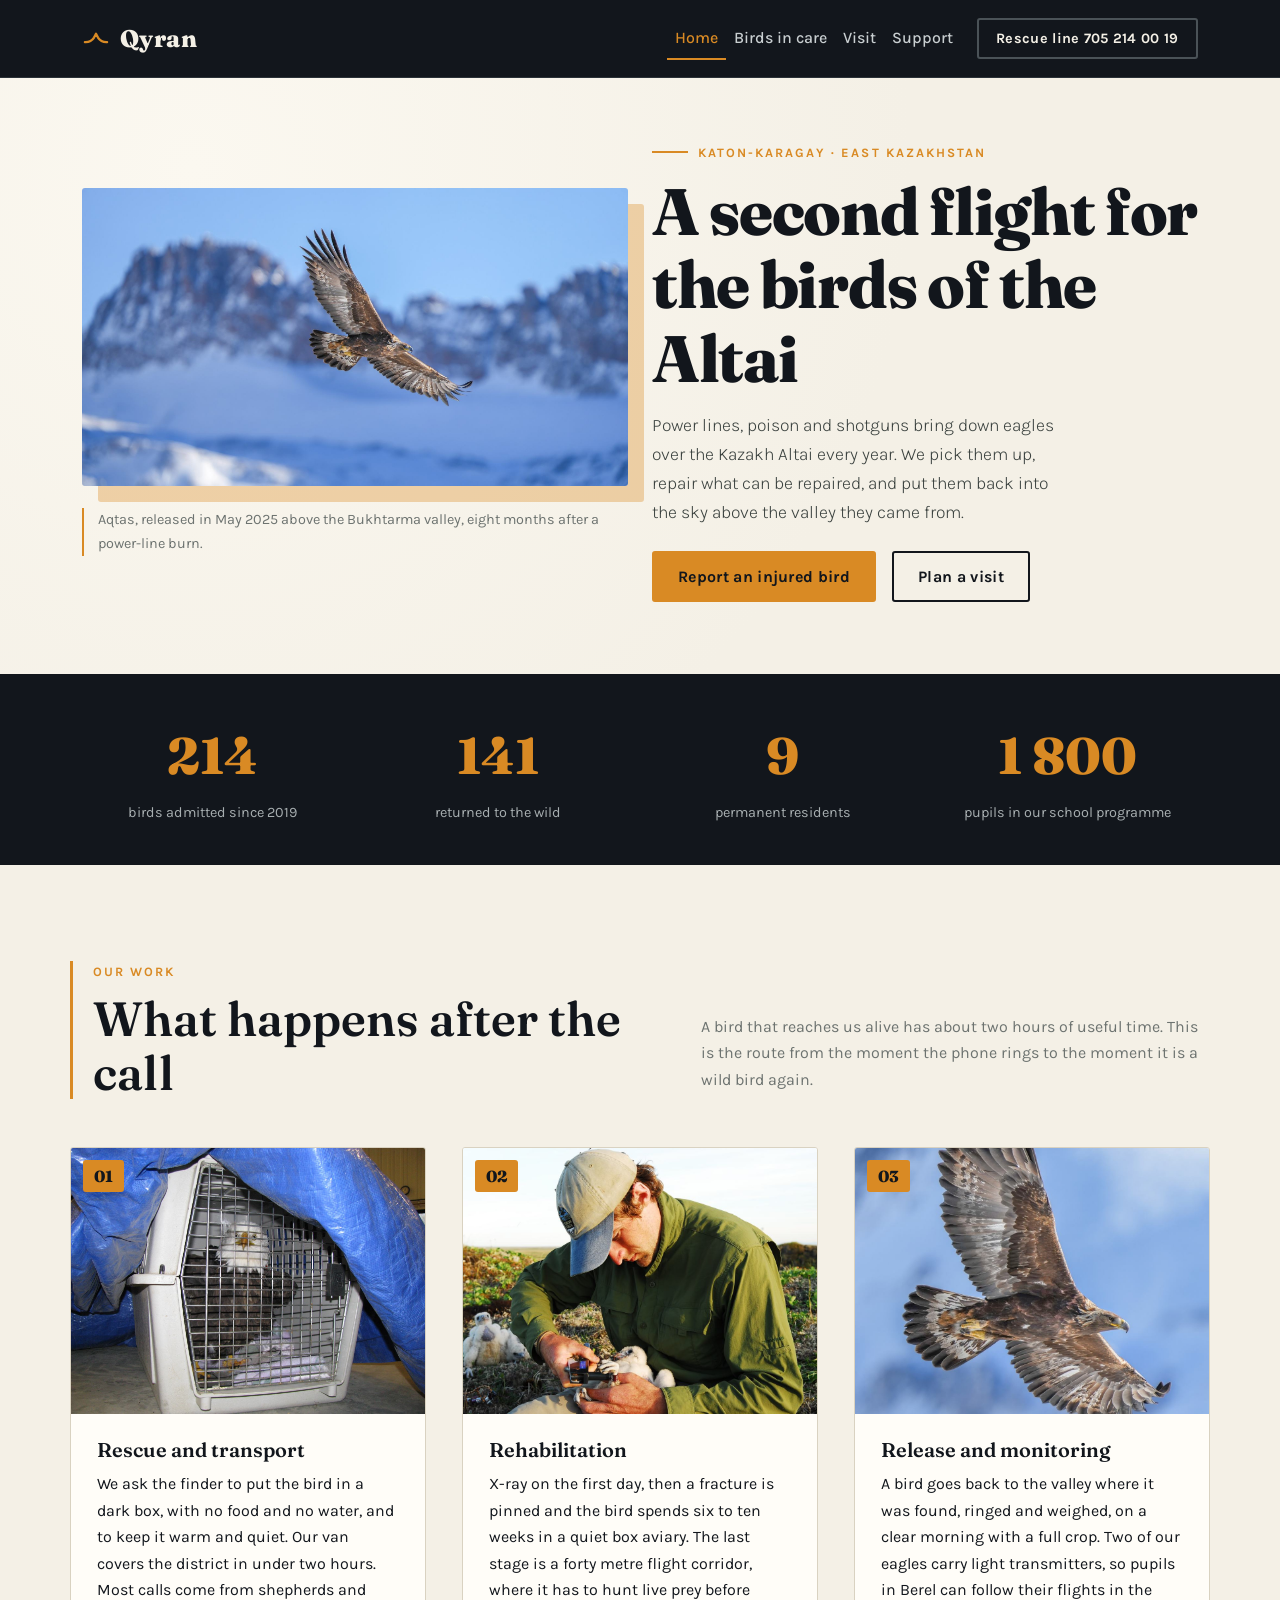
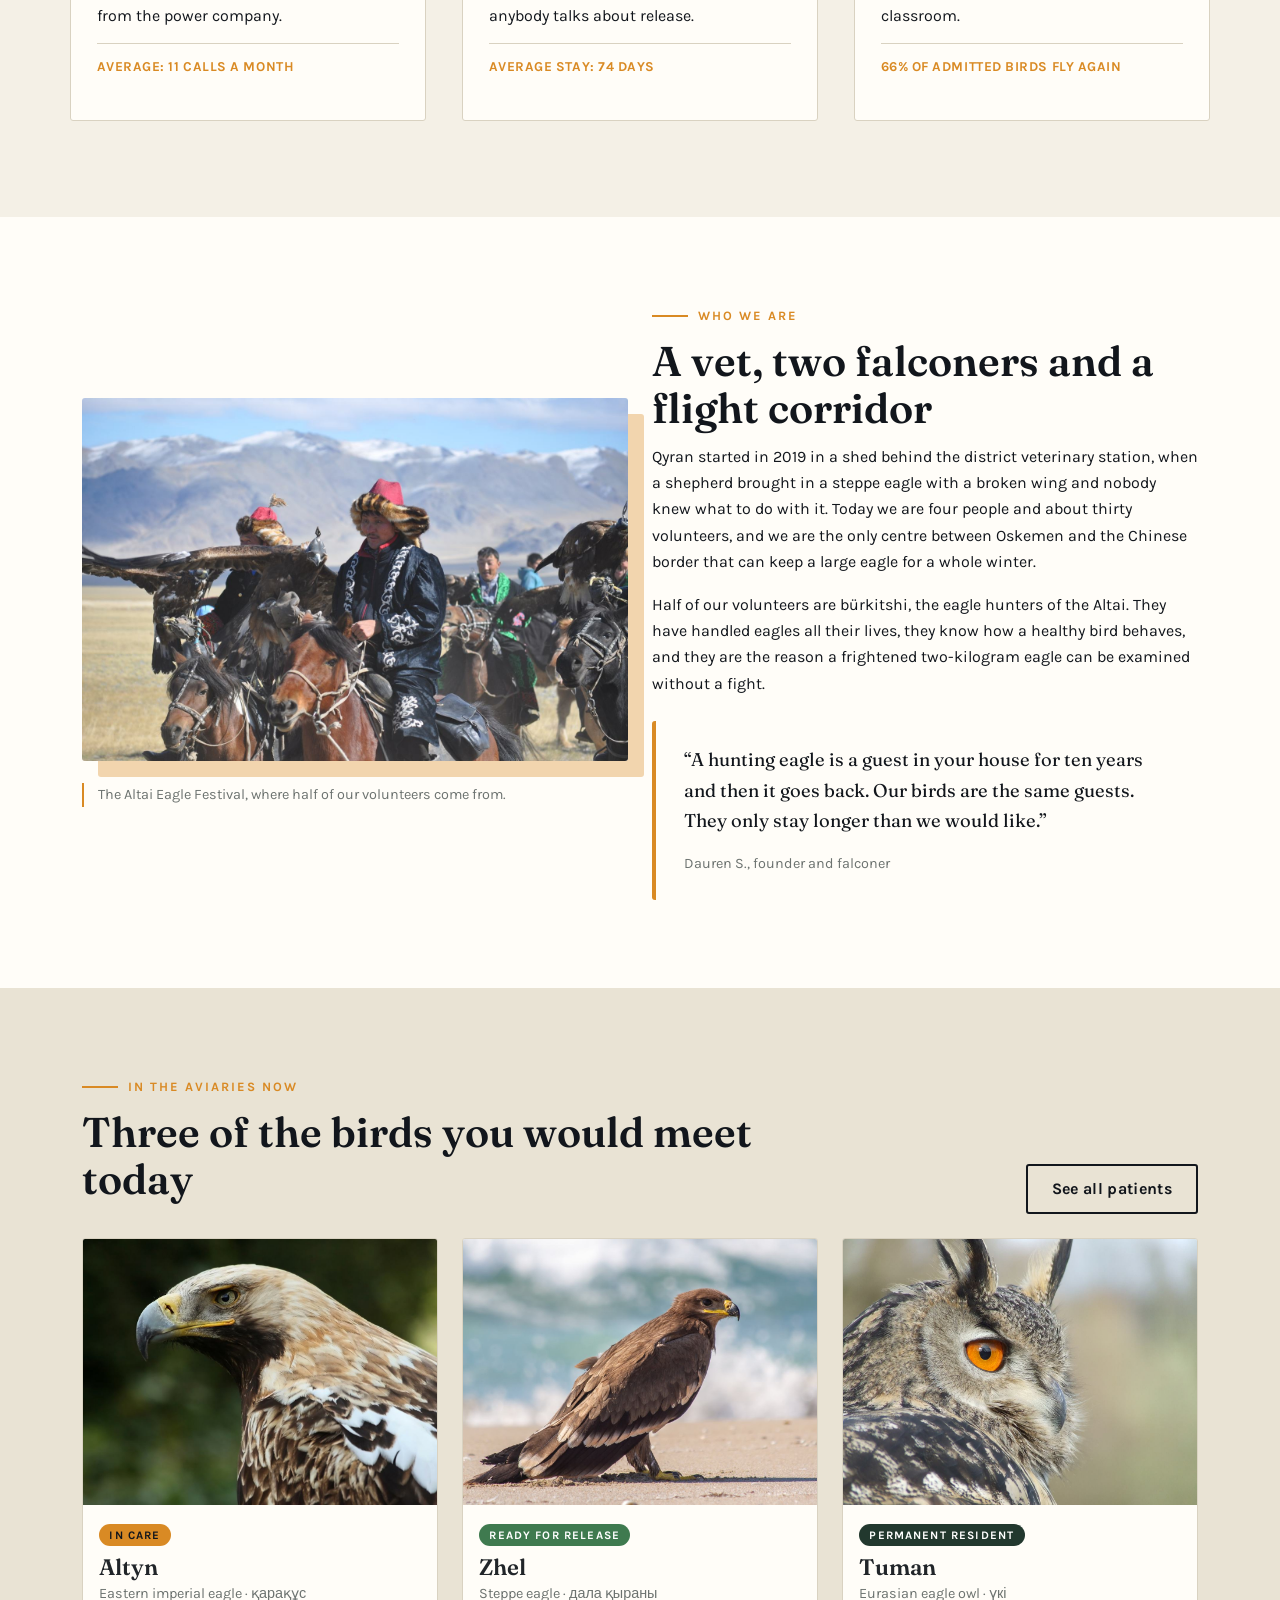
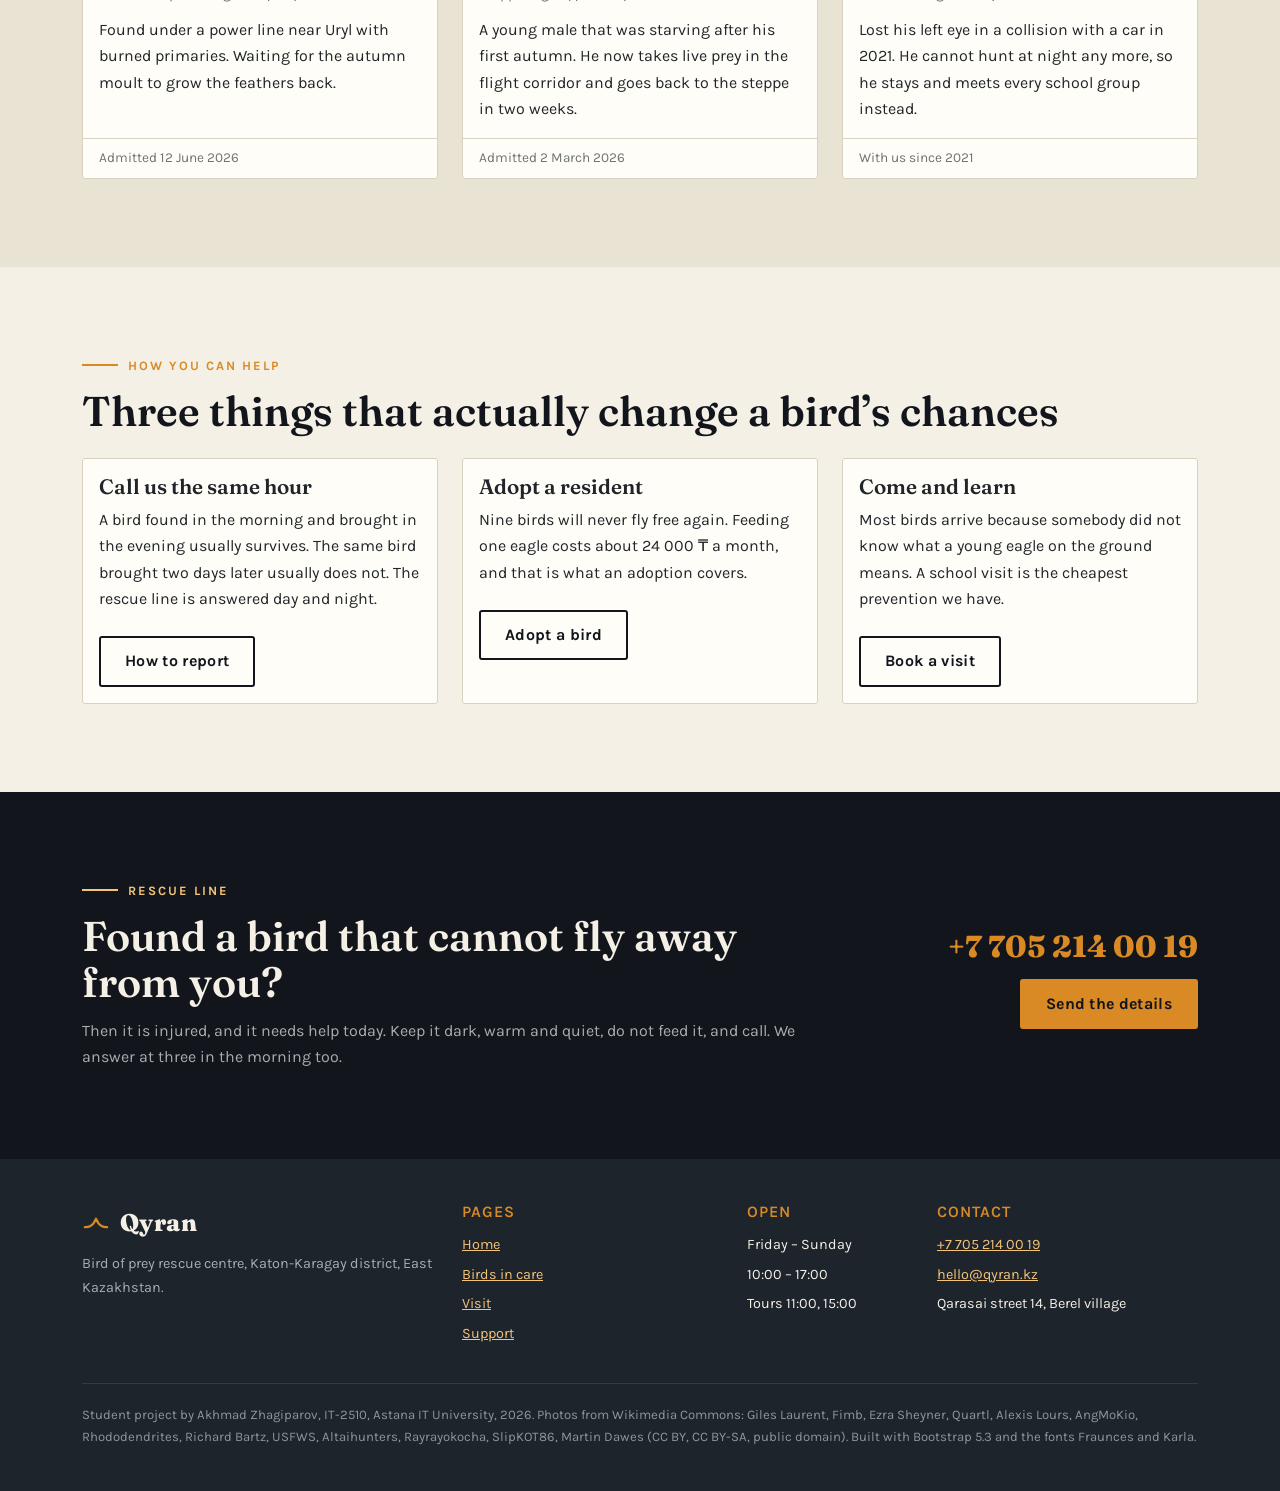
==== index.html @ c0ad708a "Add design system and home page" ====
<!DOCTYPE html>
<html lang="en">
<head>
    <meta charset="UTF-8">
    <meta name="viewport" content="width=device-width, initial-scale=1">
    <meta name="description" content="Qyran is a rescue centre for eagles, falcons and owls in Katon-Karagay, East Kazakhstan. We rescue injured birds of prey, treat them and release them back into the Altai.">
    <title>Qyran - bird of prey rescue centre in the Kazakh Altai</title>
    <link rel="preconnect" href="https://fonts.googleapis.com">
    <link rel="preconnect" href="https://fonts.gstatic.com" crossorigin>
    <link href="https://fonts.googleapis.com/css2?family=Fraunces:opsz,wght@9..144,600;9..144,800&family=Karla:wght@400;500;700&display=swap" rel="stylesheet">
    <link href="https://cdn.jsdelivr.net/npm/bootstrap@5.3.3/dist/css/bootstrap.min.css" rel="stylesheet" integrity="sha384-QWTKZyjpPEjISv5WaRU9OFeRpok6YctnYmDr5pNlyT2bRjXh0JMhjY6hW+ALEwIH" crossorigin="anonymous">
    <link rel="stylesheet" href="css/style.css">
</head>
<body>
    <a class="visually-hidden-focusable qy-skip" href="#main">Skip to content</a>

    <nav class="navbar navbar-expand-lg qy-nav sticky-top" data-bs-theme="dark">
        <div class="container">
            <a class="navbar-brand qy-brand" href="index.html">
                <svg class="qy-mark" viewBox="0 0 24 24" aria-hidden="true" focusable="false">
                    <path d="M2.5 15.5c3.4.2 6-1.1 7.8-3.9L12 8.4l1.7 3.2c1.8 2.8 4.4 4.1 7.8 3.9" />
                </svg>
                <span>Qyran</span>
            </a>
            <button class="navbar-toggler" type="button" data-bs-toggle="collapse" data-bs-target="#qyMenu" aria-controls="qyMenu" aria-expanded="false" aria-label="Open the menu">
                <span class="navbar-toggler-icon"></span>
            </button>
            <div class="collapse navbar-collapse" id="qyMenu">
                <ul class="navbar-nav ms-auto mb-2 mb-lg-0">
                    <li class="nav-item"><a class="nav-link active" aria-current="page" href="index.html">Home</a></li>
                    <li class="nav-item"><a class="nav-link" href="birds.html">Birds in care</a></li>
                    <li class="nav-item"><a class="nav-link" href="visit.html">Visit</a></li>
                    <li class="nav-item"><a class="nav-link" href="support.html">Support</a></li>
                </ul>
                <a class="btn qy-btn qy-btn--line ms-lg-3" href="tel:+77052140019">Rescue line 705 214 00 19</a>
            </div>
        </div>
    </nav>

    <main id="main">
        <header class="qy-hero">
            <div class="container">
                <div class="row align-items-center g-4 gy-5">
                    <div class="col-lg-6 order-lg-2">
                        <p class="qy-eyebrow">Katon-Karagay &middot; East Kazakhstan</p>
                        <h1 class="qy-display">A second flight for the birds of the Altai</h1>
                        <p class="lead qy-lead">Power lines, poison and shotguns bring down eagles over the Kazakh Altai every year. We pick them up, repair what can be repaired, and put them back into the sky above the valley they came from.</p>
                        <div class="d-flex flex-wrap gap-3 mt-4">
                            <a class="btn qy-btn qy-btn--solid" href="support.html#report">Report an injured bird</a>
                            <a class="btn qy-btn qy-btn--ghost" href="visit.html">Plan a visit</a>
                        </div>
                    </div>
                    <div class="col-lg-6 order-lg-1">
                        <figure class="qy-frame">
                            <img src="images/hero-flight.jpg" alt="A wild golden eagle gliding in front of a snowy mountain ridge" width="2000" height="1092">
                            <figcaption>Aqtas, released in May 2025 above the Bukhtarma valley, eight months after a power-line burn.</figcaption>
                        </figure>
                    </div>
                </div>
            </div>
        </header>

        <section class="qy-stats">
            <div class="container">
                <h2 class="visually-hidden">Qyran in numbers</h2>
                <div class="row row-cols-2 row-cols-lg-4 g-4 text-center">
                    <div class="col">
                        <p class="qy-stat">214</p>
                        <p class="qy-stat-label">birds admitted since 2019</p>
                    </div>
                    <div class="col">
                        <p class="qy-stat">141</p>
                        <p class="qy-stat-label">returned to the wild</p>
                    </div>
                    <div class="col">
                        <p class="qy-stat">9</p>
                        <p class="qy-stat-label">permanent residents</p>
                    </div>
                    <div class="col">
                        <p class="qy-stat">1 800</p>
                        <p class="qy-stat-label">pupils in our school programme</p>
                    </div>
                </div>
            </div>
        </section>

        <section class="work" id="work">
            <div class="work__shell">
                <div class="work__head">
                    <div>
                        <p class="work__eyebrow">Our work</p>
                        <h2 class="work__title">What happens after the call</h2>
                    </div>
                    <p class="work__lead">A bird that reaches us alive has about two hours of useful time. This is the route from the moment the phone rings to the moment it is a wild bird again.</p>
                </div>

                <ol class="work__grid">
                    <li class="step">
                        <div class="step__media">
                            <img src="images/rehab.jpg" alt="A rescued bird of prey inside a covered transport crate" width="1400" height="1050">
                            <span class="step__num">01</span>
                        </div>
                        <div class="step__body">
                            <h3 class="step__title">Rescue and transport</h3>
                            <p>We ask the finder to put the bird in a dark box, with no food and no water, and to keep it warm and quiet. Our van covers the district in under two hours. Most calls come from shepherds and from the power company.</p>
                            <p class="step__meta">Average: 11 calls a month</p>
                        </div>
                    </li>
                    <li class="step">
                        <div class="step__media">
                            <img src="images/banding.jpg" alt="A biologist putting an identification ring on the leg of a young bird of prey" width="1200" height="803">
                            <span class="step__num">02</span>
                        </div>
                        <div class="step__body">
                            <h3 class="step__title">Rehabilitation</h3>
                            <p>X-ray on the first day, then a fracture is pinned and the bird spends six to ten weeks in a quiet box aviary. The last stage is a forty metre flight corridor, where it has to hunt live prey before anybody talks about release.</p>
                            <p class="step__meta">Average stay: 74 days</p>
                        </div>
                    </li>
                    <li class="step">
                        <div class="step__media">
                            <img src="images/eagle-flight.jpg" alt="A golden eagle with open wings flying away over snow" width="1120" height="1400">
                            <span class="step__num">03</span>
                        </div>
                        <div class="step__body">
                            <h3 class="step__title">Release and monitoring</h3>
                            <p>A bird goes back to the valley where it was found, ringed and weighed, on a clear morning with a full crop. Two of our eagles carry light transmitters, so pupils in Berel can follow their flights in the classroom.</p>
                            <p class="step__meta">66% of admitted birds fly again</p>
                        </div>
                    </li>
                </ol>
            </div>
        </section>

        <section class="qy-section qy-section--paper">
            <div class="container">
                <div class="row align-items-center g-4 gy-5">
                    <div class="col-lg-6">
                        <figure class="qy-frame">
                            <img src="images/heritage.jpg" alt="Kazakh eagle hunters on horseback holding golden eagles on their arms" width="1400" height="930">
                            <figcaption>The Altai Eagle Festival, where half of our volunteers come from.</figcaption>
                        </figure>
                    </div>
                    <div class="col-lg-6">
                        <p class="qy-eyebrow">Who we are</p>
                        <h2 class="qy-h2">A vet, two falconers and a flight corridor</h2>
                        <p>Qyran started in 2019 in a shed behind the district veterinary station, when a shepherd brought in a steppe eagle with a broken wing and nobody knew what to do with it. Today we are four people and about thirty volunteers, and we are the only centre between Oskemen and the Chinese border that can keep a large eagle for a whole winter.</p>
                        <p>Half of our volunteers are b&uuml;rkitshi, the eagle hunters of the Altai. They have handled eagles all their lives, they know how a healthy bird behaves, and they are the reason a frightened two-kilogram eagle can be examined without a fight.</p>
                        <blockquote class="qy-quote mt-4">
                            <p>&ldquo;A hunting eagle is a guest in your house for ten years and then it goes back. Our birds are the same guests. They only stay longer than we would like.&rdquo;</p>
                            <footer>Dauren S., founder and falconer</footer>
                        </blockquote>
                    </div>
                </div>
            </div>
        </section>

        <section class="qy-section qy-section--bone">
            <div class="container">
                <div class="row align-items-end mb-4 g-3">
                    <div class="col-lg-8">
                        <p class="qy-eyebrow">In the aviaries now</p>
                        <h2 class="qy-h2">Three of the birds you would meet today</h2>
                    </div>
                    <div class="col-lg-4 text-lg-end">
                        <a class="btn qy-btn qy-btn--ghost" href="birds.html">See all patients</a>
                    </div>
                </div>

                <div class="row row-cols-1 row-cols-md-2 row-cols-lg-3 g-4">
                    <div class="col">
                        <article class="card qy-card h-100">
                            <img src="images/imperial-eagle.jpg" class="card-img-top" alt="Portrait of an eastern imperial eagle with a golden nape" width="1200" height="800">
                            <div class="card-body">
                                <p class="mb-2"><span class="qy-chip qy-chip--care">In care</span></p>
                                <h3 class="card-title qy-card-title">Altyn</h3>
                                <p class="qy-species">Eastern imperial eagle &middot; <span lang="kk">қарақұс</span></p>
                                <p class="card-text">Found under a power line near Uryl with burned primaries. Waiting for the autumn moult to grow the feathers back.</p>
                            </div>
                            <div class="card-footer qy-card-footer">Admitted 12 June 2026</div>
                        </article>
                    </div>
                    <div class="col">
                        <article class="card qy-card h-100">
                            <img src="images/steppe-eagle.jpg" class="card-img-top" alt="A steppe eagle standing on dry ground" width="1400" height="891">
                            <div class="card-body">
                                <p class="mb-2"><span class="qy-chip qy-chip--ready">Ready for release</span></p>
                                <h3 class="card-title qy-card-title">Zhel</h3>
                                <p class="qy-species">Steppe eagle &middot; <span lang="kk">дала қыраны</span></p>
                                <p class="card-text">A young male that was starving after his first autumn. He now takes live prey in the flight corridor and goes back to the steppe in two weeks.</p>
                            </div>
                            <div class="card-footer qy-card-footer">Admitted 2 March 2026</div>
                        </article>
                    </div>
                    <div class="col">
                        <article class="card qy-card h-100">
                            <img src="images/eagle-owl.jpg" class="card-img-top" alt="Portrait of a Eurasian eagle owl with orange eyes" width="1200" height="900">
                            <div class="card-body">
                                <p class="mb-2"><span class="qy-chip qy-chip--resident">Permanent resident</span></p>
                                <h3 class="card-title qy-card-title">Tuman</h3>
                                <p class="qy-species">Eurasian eagle owl &middot; <span lang="kk">үкі</span></p>
                                <p class="card-text">Lost his left eye in a collision with a car in 2021. He cannot hunt at night any more, so he stays and meets every school group instead.</p>
                            </div>
                            <div class="card-footer qy-card-footer">With us since 2021</div>
                        </article>
                    </div>
                </div>
            </div>
        </section>

        <section class="qy-section">
            <div class="container">
                <p class="qy-eyebrow">How you can help</p>
                <h2 class="qy-h2 mb-4">Three things that actually change a bird&rsquo;s chances</h2>
                <div class="row row-cols-1 row-cols-md-3 g-4">
                    <div class="col">
                        <article class="card qy-card h-100">
                            <div class="card-body">
                                <h3 class="qy-h3">Call us the same hour</h3>
                                <p>A bird found in the morning and brought in the evening usually survives. The same bird brought two days later usually does not. The rescue line is answered day and night.</p>
                                <a class="btn qy-btn qy-btn--ghost mt-2" href="support.html#report">How to report</a>
                            </div>
                        </article>
                    </div>
                    <div class="col">
                        <article class="card qy-card h-100">
                            <div class="card-body">
                                <h3 class="qy-h3">Adopt a resident</h3>
                                <p>Nine birds will never fly free again. Feeding one eagle costs about 24 000 &#8376; a month, and that is what an adoption covers.</p>
                                <a class="btn qy-btn qy-btn--ghost mt-2" href="support.html#adopt">Adopt a bird</a>
                            </div>
                        </article>
                    </div>
                    <div class="col">
                        <article class="card qy-card h-100">
                            <div class="card-body">
                                <h3 class="qy-h3">Come and learn</h3>
                                <p>Most birds arrive because somebody did not know what a young eagle on the ground means. A school visit is the cheapest prevention we have.</p>
                                <a class="btn qy-btn qy-btn--ghost mt-2" href="visit.html">Book a visit</a>
                            </div>
                        </article>
                    </div>
                </div>
            </div>
        </section>

        <section class="qy-section qy-section--dark">
            <div class="container">
                <div class="row align-items-center g-4 gy-4">
                    <div class="col-lg-8">
                        <p class="qy-eyebrow qy-eyebrow--light">Rescue line</p>
                        <h2 class="qy-h2 qy-h2--light">Found a bird that cannot fly away from you?</h2>
                        <p class="qy-muted qy-muted--light mb-0">Then it is injured, and it needs help today. Keep it dark, warm and quiet, do not feed it, and call. We answer at three in the morning too.</p>
                    </div>
                    <div class="col-lg-4 text-lg-end">
                        <p class="qy-phone mb-2">+7 705 214 00 19</p>
                        <a class="btn qy-btn qy-btn--solid" href="support.html#report">Send the details</a>
                    </div>
                </div>
            </div>
        </section>
    </main>

    <footer class="qy-footer">
        <div class="container">
            <div class="row g-4">
                <div class="col-lg-4">
                    <p class="qy-brand qy-brand--footer">
                        <svg class="qy-mark" viewBox="0 0 24 24" aria-hidden="true" focusable="false">
                            <path d="M2.5 15.5c3.4.2 6-1.1 7.8-3.9L12 8.4l1.7 3.2c1.8 2.8 4.4 4.1 7.8 3.9" />
                        </svg>
                        <span>Qyran</span>
                    </p>
                    <p class="qy-muted qy-muted--light">Bird of prey rescue centre, Katon-Karagay district, East Kazakhstan.</p>
                </div>
                <div class="col-6 col-lg-3">
                    <h3>Pages</h3>
                    <ul>
                        <li><a href="index.html">Home</a></li>
                        <li><a href="birds.html">Birds in care</a></li>
                        <li><a href="visit.html">Visit</a></li>
                        <li><a href="support.html">Support</a></li>
                    </ul>
                </div>
                <div class="col-6 col-lg-2">
                    <h3>Open</h3>
                    <ul>
                        <li>Friday &ndash; Sunday</li>
                        <li>10:00 &ndash; 17:00</li>
                        <li>Tours 11:00, 15:00</li>
                    </ul>
                </div>
                <div class="col-lg-3">
                    <h3>Contact</h3>
                    <ul>
                        <li><a href="tel:+77052140019">+7 705 214 00 19</a></li>
                        <li><a href="mailto:hello@qyran.kz">hello@qyran.kz</a></li>
                        <li>Qarasai street 14, Berel village</li>
                    </ul>
                </div>
            </div>
            <p class="qy-bottom mb-0">Student project by Akhmad Zhagiparov, IT-2510, Astana IT University, 2026. Photos from Wikimedia Commons: Giles Laurent, Fimb, Ezra Sheyner, Quartl, Alexis Lours, AngMoKio, Rhododendrites, Richard Bartz, USFWS, Altaihunters, Rayrayokocha, SlipKOT86, Martin Dawes (CC BY, CC BY-SA, public domain). Built with Bootstrap 5.3 and the fonts Fraunces and Karla.</p>
        </div>
    </footer>

    <script src="https://cdn.jsdelivr.net/npm/bootstrap@5.3.3/dist/js/bootstrap.bundle.min.js" integrity="sha384-YvpcrYf0tY3lHB60NNkmXc5s9fDVZLESaAA55NDzOxhy9GkcIdslK1eN7N6jIeHz" crossorigin="anonymous"></script>
</body>
</html>
---- css/style.css ----
:root {
    --night: #12161c;
    --night-2: #1d242c;
    --bone: #f4f0e6;
    --bone-2: #e9e3d4;
    --paper: #fffdf8;
    --amber: #d98a24;
    --amber-soft: #f3c378;
    --pine: #22382e;
    --stone: #6d7370;
    --line: #d9d2c1;
    --ok: #3f7a4f;
    --crit: #b3402f;

    --font-display: "Fraunces", Georgia, "Times New Roman", serif;
    --font-body: "Karla", "Segoe UI", Arial, sans-serif;

    --radius: 3px;
    --shell: min(100% - 2.5rem, 71.25rem);
}

body {
    font-family: var(--font-body);
    color: var(--night);
    background-color: var(--bone);
    line-height: 1.65;
}

h1,
h2,
h3,
h4 {
    font-family: var(--font-display);
    font-weight: 600;
    line-height: 1.12;
}

img {
    max-width: 100%;
    height: auto;
}

.qy-skip {
    position: fixed;
    top: 0.5rem;
    left: 0.5rem;
    z-index: 2000;
    padding: 0.5rem 1rem;
    background-color: var(--amber);
    color: var(--night);
}

.qy-mark {
    width: 1.75rem;
    height: 1.75rem;
    fill: none;
    stroke: var(--amber);
    stroke-width: 2;
    stroke-linecap: round;
    stroke-linejoin: round;
}

.qy-brand {
    display: inline-flex;
    align-items: center;
    gap: 0.6rem;
    font-family: var(--font-display);
    font-size: 1.5rem;
    font-weight: 800;
    letter-spacing: 0.02em;
}

.qy-eyebrow {
    display: flex;
    align-items: center;
    gap: 0.6rem;
    margin-bottom: 0.75rem;
    font-size: 0.8rem;
    font-weight: 700;
    letter-spacing: 0.16em;
    text-transform: uppercase;
    color: var(--amber);
}

.qy-eyebrow::before {
    content: "";
    width: 2.25rem;
    height: 2px;
    background-color: var(--amber);
}

.qy-eyebrow--light {
    color: var(--amber-soft);
}

.qy-eyebrow--light::before {
    background-color: var(--amber-soft);
}

.qy-display {
    font-size: clamp(2.3rem, 1.6rem + 3.4vw, 4.1rem);
    font-weight: 800;
    letter-spacing: -0.02em;
    margin-bottom: 1rem;
}

.qy-h2 {
    font-size: clamp(1.7rem, 1.35rem + 1.6vw, 2.6rem);
    font-weight: 600;
    margin-bottom: 0.75rem;
}

.qy-h3 {
    font-size: 1.3rem;
    margin-bottom: 0.5rem;
}

.qy-h2--light,
.qy-h3--light {
    color: var(--bone);
}

.qy-lead {
    max-width: 42ch;
    font-size: 1.1rem;
    color: #3b423f;
}

.qy-muted {
    color: var(--stone);
}

.qy-muted--light {
    color: #a7aeb0;
}

.qy-section {
    padding-block: 3.5rem;
}

.qy-section--bone {
    background-color: var(--bone-2);
}

.qy-section--paper {
    background-color: var(--paper);
}

.qy-section--dark {
    background-color: var(--night);
    color: var(--bone);
}

.qy-nav {
    background-color: var(--night);
    padding-block: 0.85rem;
    border-bottom: 1px solid #2b3238;
}

.qy-nav .navbar-brand {
    color: var(--bone);
}

.qy-nav .nav-link {
    color: #c9cfd1;
    font-weight: 500;
    padding-inline: 0.9rem;
}

.qy-nav .nav-link:hover,
.qy-nav .nav-link:focus {
    color: var(--amber);
}

.qy-nav .nav-link.active {
    color: var(--amber);
    box-shadow: inset 0 -2px 0 var(--amber);
}

.qy-btn {
    font-family: var(--font-body);
    font-weight: 700;
    letter-spacing: 0.02em;
    padding: 0.7rem 1.5rem;
    border-radius: var(--radius);
    border: 2px solid transparent;
}

.qy-btn--solid {
    background-color: var(--amber);
    border-color: var(--amber);
    color: var(--night);
}

.qy-btn--solid:hover,
.qy-btn--solid:focus-visible {
    background-color: var(--night);
    border-color: var(--night);
    color: var(--bone);
}

.qy-btn--ghost {
    border-color: var(--night);
    color: var(--night);
}

.qy-btn--ghost:hover,
.qy-btn--ghost:focus-visible {
    background-color: var(--night);
    color: var(--bone);
}

.qy-btn--light {
    border-color: var(--bone);
    color: var(--bone);
}

.qy-btn--light:hover,
.qy-btn--light:focus-visible {
    background-color: var(--bone);
    color: var(--night);
}

.qy-btn--line {
    border-color: #4a5257;
    color: var(--bone);
    padding: 0.5rem 1.1rem;
    font-size: 0.9rem;
}

.qy-btn--line:hover,
.qy-btn--line:focus-visible {
    border-color: var(--amber);
    color: var(--amber);
}

.qy-hero {
    padding-block: 3rem 3.5rem;
    background-image: radial-gradient(circle at 15% 15%, #fbf8f0, var(--bone) 60%);
}

.qy-frame {
    margin: 0;
}

.qy-frame img {
    width: 100%;
    border-radius: var(--radius);
    box-shadow: 1rem 1rem 0 rgba(217, 138, 36, 0.35);
}

.qy-frame figcaption {
    margin-top: 1.4rem;
    font-size: 0.9rem;
    color: var(--stone);
    border-left: 2px solid var(--amber);
    padding-left: 0.9rem;
}

.qy-pagehead {
    padding-block: 3rem;
    background-color: var(--night);
    background-size: cover;
    background-position: center;
    color: var(--bone);
}

.qy-pagehead--birds {
    background-image: linear-gradient(rgba(18, 22, 28, 0.86), rgba(18, 22, 28, 0.9)), url("../images/steppe-eagle.jpg");
}

.qy-pagehead--visit {
    background-image: linear-gradient(rgba(18, 22, 28, 0.86), rgba(18, 22, 28, 0.9)), url("../images/altai.jpg");
}

.qy-pagehead--support {
    background-image: linear-gradient(rgba(18, 22, 28, 0.86), rgba(18, 22, 28, 0.9)), url("../images/park.jpg");
}

.qy-pagehead .qy-display {
    font-size: clamp(2rem, 1.5rem + 2.4vw, 3.2rem);
    margin-bottom: 0.6rem;
}

.qy-crumb {
    font-size: 0.85rem;
    color: #a7aeb0;
    margin-bottom: 0.9rem;
}

.qy-crumb a {
    color: var(--amber-soft);
}

.qy-stats {
    background-color: var(--night);
    color: var(--bone);
    padding-block: 2.5rem;
}

.qy-stat {
    font-family: var(--font-display);
    font-size: 2.6rem;
    font-weight: 800;
    font-variant-numeric: tabular-nums;
    color: var(--amber);
    margin-bottom: 0.2rem;
}

.qy-stat-label {
    font-size: 0.9rem;
    color: #a7aeb0;
    margin-bottom: 0;
}

.work {
    padding-block: 3rem;
    background-color: var(--bone);
}

.work__shell {
    width: var(--shell);
    margin-inline: auto;
}

.work__head {
    text-align: center;
    margin-bottom: 2rem;
}

.work__eyebrow {
    margin-bottom: 0.6rem;
    font-size: 0.8rem;
    font-weight: 700;
    letter-spacing: 0.16em;
    text-transform: uppercase;
    color: var(--amber);
}

.work__title {
    font-size: 1.85rem;
    margin-bottom: 0.9rem;
}

.work__lead {
    color: var(--stone);
    margin-bottom: 0;
}

.work__grid {
    display: grid;
    grid-template-columns: 1fr;
    gap: 1.5rem;
    margin: 0;
    padding: 0;
    list-style: none;
}

.step {
    display: grid;
    grid-template-rows: auto 1fr;
    background-color: var(--paper);
    border: 1px solid var(--line);
    border-radius: var(--radius);
    overflow: hidden;
}

.step__media {
    display: grid;
    grid-template-columns: minmax(0, 1fr);
    grid-template-rows: minmax(0, 1fr);
    aspect-ratio: 16 / 9;
    overflow: hidden;
}

.step__media > * {
    grid-area: 1 / 1;
    min-width: 0;
    min-height: 0;
}

.step__media img {
    width: 100%;
    height: 100%;
    object-fit: cover;
}

.step__num {
    align-self: start;
    justify-self: start;
    margin: 0.75rem;
    padding: 0.15rem 0.7rem;
    font-family: var(--font-display);
    font-weight: 800;
    color: var(--night);
    background-color: var(--amber);
    border-radius: var(--radius);
}

.step__body {
    display: flex;
    flex-direction: column;
    padding: 1.4rem 1.4rem 1.6rem;
}

.step__title {
    font-size: 1.25rem;
    margin-bottom: 0.6rem;
}

.step__body p {
    margin-bottom: 0.8rem;
}

.step__meta {
    margin-top: auto;
    margin-bottom: 0;
    padding-top: 0.8rem;
    border-top: 1px solid var(--line);
    font-size: 0.85rem;
    font-weight: 700;
    letter-spacing: 0.04em;
    text-transform: uppercase;
    color: var(--amber);
}

@media (min-width: 48em) {
    .work {
        padding-block: 4.5rem;
    }

    .work__head {
        text-align: left;
        margin-bottom: 2.75rem;
        border-left: 3px solid var(--amber);
        padding-left: 1.25rem;
    }

    .work__title {
        font-size: 2.4rem;
    }

    .work__grid {
        grid-template-columns: repeat(2, 1fr);
        gap: 2rem;
    }

    .step:first-child {
        grid-column: 1 / -1;
        grid-template-rows: none;
        grid-template-columns: 2fr 3fr;
    }

    .step:first-child .step__media {
        aspect-ratio: auto;
        height: 100%;
    }

    .step__body {
        padding: 1.5rem;
    }
}

@media (min-width: 64em) {
    .work {
        padding-block: 6rem;
    }

    .work__head {
        display: grid;
        grid-template-columns: 1.1fr 1fr;
        align-items: end;
        column-gap: 3rem;
        margin-bottom: 3rem;
    }

    .work__title {
        font-size: 3rem;
        margin-bottom: 0;
    }

    .work__lead {
        padding-bottom: 0.4rem;
    }

    .work__grid {
        grid-template-columns: repeat(3, 1fr);
        gap: 2.25rem;
    }

    .step:first-child {
        grid-column: auto;
        grid-template-columns: 1fr;
        grid-template-rows: auto 1fr;
    }

    .step__media,
    .step:first-child .step__media {
        aspect-ratio: 4 / 3;
        height: auto;
    }

    .step__body {
        padding: 1.6rem 1.6rem 1.8rem;
    }
}

.qy-card {
    border: 1px solid var(--line);
    border-radius: var(--radius);
    background-color: var(--paper);
    overflow: hidden;
    transition: transform 0.25s ease, box-shadow 0.25s ease;
}

.qy-card .card-img-top {
    aspect-ratio: 4 / 3;
    object-fit: cover;
    border-radius: 0;
    transition: transform 0.4s ease;
}

.qy-card:hover,
.qy-card:focus-within {
    transform: translateY(-6px);
    box-shadow: 0 1.1rem 1.6rem rgba(18, 22, 28, 0.14);
}

.qy-card:hover .card-img-top {
    transform: scale(1.04);
}

.qy-card-title {
    font-size: 1.4rem;
    margin-bottom: 0.1rem;
}

.qy-species {
    font-size: 0.9rem;
    color: var(--stone);
    margin-bottom: 0.7rem;
}

.qy-card-footer {
    background-color: transparent;
    border-top: 1px solid var(--line);
    font-size: 0.85rem;
    color: var(--stone);
}

.qy-chip {
    display: inline-block;
    padding: 0.1rem 0.65rem;
    font-size: 0.72rem;
    font-weight: 700;
    letter-spacing: 0.1em;
    text-transform: uppercase;
    border-radius: 999px;
    color: #fff;
    white-space: nowrap;
}

.qy-chip--care {
    background-color: var(--amber);
    color: var(--night);
}

.qy-chip--ready {
    background-color: var(--ok);
}

.qy-chip--resident {
    background-color: var(--pine);
}

.qy-chip--crit {
    background-color: var(--crit);
}

.qy-table {
    --bs-table-bg: transparent;
    --bs-table-color: var(--night);
    border-color: var(--line);
    margin-bottom: 0;
}

.qy-table caption {
    caption-side: top;
    padding-bottom: 0.9rem;
    font-family: var(--font-display);
    font-size: 1.15rem;
    color: var(--night);
}

.qy-table thead th {
    background-color: var(--night);
    color: var(--bone);
    font-size: 0.78rem;
    font-weight: 700;
    letter-spacing: 0.08em;
    text-transform: uppercase;
    vertical-align: middle;
    border-color: var(--night);
}

.qy-table tbody th,
.qy-table tbody td {
    vertical-align: middle;
    border-color: var(--line);
}

.qy-table tbody tr:nth-child(odd) {
    background-color: var(--paper);
}

.qy-table tbody tr:hover {
    background-color: rgba(217, 138, 36, 0.12);
}

.qy-table tfoot td {
    background-color: var(--bone-2);
    font-size: 0.88rem;
    color: var(--stone);
    border-color: var(--line);
}

.qy-table--total tfoot th,
.qy-table--total tfoot td {
    background-color: var(--night);
    color: var(--bone);
    font-size: 1rem;
    font-weight: 700;
    border-color: var(--night);
}

.qy-table__name {
    font-family: var(--font-display);
    font-weight: 600;
    white-space: nowrap;
}

.wing {
    display: grid;
    grid-template-columns: 1fr;
    gap: 0.35rem 1rem;
    margin: 0;
}

.wing__row {
    display: grid;
    grid-template-columns: 1fr auto;
    gap: 0.2rem 1rem;
    padding-block: 0.7rem;
    border-bottom: 1px solid var(--line);
}

.wing__name {
    font-weight: 700;
}

.wing__name span {
    font-weight: 400;
    color: var(--stone);
}

.wing dd {
    margin: 0;
}

.wing__value {
    font-family: var(--font-display);
    font-weight: 700;
    font-variant-numeric: tabular-nums;
    text-align: right;
}

.wing__bar {
    grid-column: 1 / -1;
    align-self: center;
    height: 0.8rem;
    background-color: var(--line);
    border-radius: 999px;
    overflow: hidden;
}

.wing__fill {
    display: block;
    height: 100%;
    width: calc(var(--span) / 2.4 * 100%);
    background-image: linear-gradient(90deg, var(--amber), var(--amber-soft));
    border-radius: 999px;
}

.wing__row--own .wing__fill {
    background-image: linear-gradient(90deg, var(--pine), #3f6b54);
}

@media (min-width: 40em) {
    .wing__row {
        grid-template-columns: minmax(13rem, 1fr) 2.6fr 4.5rem;
        align-items: center;
        gap: 1rem;
    }

    .wing__bar {
        grid-column: 2;
    }

    .wing__value {
        grid-column: 3;
    }
}

.gallery {
    display: grid;
    grid-template-columns: repeat(2, 1fr);
    gap: 0.75rem;
}

.gallery figure {
    margin: 0;
    overflow: hidden;
    border-radius: var(--radius);
}

.gallery img {
    width: 100%;
    height: 100%;
    object-fit: cover;
    aspect-ratio: 1;
    transition: transform 0.4s ease;
}

.gallery figure:hover img {
    transform: scale(1.06);
}

@media (min-width: 48em) {
    .gallery {
        grid-template-columns: repeat(4, 1fr);
        gap: 1rem;
    }

    .gallery__wide {
        grid-column: span 2;
    }

    .gallery__tall {
        grid-row: span 2;
    }

    .gallery__wide img,
    .gallery__tall img {
        aspect-ratio: auto;
        height: 100%;
    }
}

.qy-aside {
    padding: 1.75rem;
    background-color: var(--night);
    color: var(--bone);
    border-radius: var(--radius);
    border-top: 4px solid var(--amber);
}

.qy-aside--light {
    background-color: var(--paper);
    color: var(--night);
    border: 1px solid var(--line);
    border-top: 4px solid var(--amber);
}

.qy-aside__title {
    font-size: 1.3rem;
    margin-bottom: 1.2rem;
}

.qy-facts {
    margin-bottom: 0;
}

.qy-facts dt {
    font-size: 0.75rem;
    font-weight: 700;
    letter-spacing: 0.12em;
    text-transform: uppercase;
    color: var(--amber-soft);
}

.qy-facts dd {
    margin-bottom: 1rem;
    font-size: 0.95rem;
    color: #d6d9d6;
}

.qy-facts dd:last-child {
    margin-bottom: 0;
}

.qy-aside--light .qy-facts dt {
    color: var(--amber);
}

.qy-aside--light .qy-facts dd {
    color: var(--night);
}

.qy-accordion {
    --bs-accordion-bg: transparent;
    --bs-accordion-border-color: var(--line);
    --bs-accordion-border-radius: var(--radius);
    --bs-accordion-btn-color: var(--night);
    --bs-accordion-active-color: var(--night);
    --bs-accordion-active-bg: rgba(217, 138, 36, 0.14);
    --bs-accordion-btn-focus-box-shadow: 0 0 0 0.2rem rgba(217, 138, 36, 0.35);
}

.qy-accordion .accordion-button {
    font-family: var(--font-display);
    font-size: 1.1rem;
    font-weight: 600;
}

.qy-steps {
    display: flex;
    flex-direction: column;
    gap: 1.25rem;
    margin: 0;
    padding: 0;
    list-style: none;
    counter-reset: route;
}

.qy-steps li {
    counter-increment: route;
    display: flex;
    align-items: flex-start;
    gap: 1rem;
}

.qy-steps li::before {
    content: counter(route, decimal-leading-zero);
    flex: 0 0 auto;
    width: 2.4rem;
    height: 2.4rem;
    display: grid;
    place-items: center;
    font-family: var(--font-display);
    font-weight: 800;
    color: var(--night);
    background-color: var(--amber);
    border-radius: 50%;
}

.qy-plans {
    display: flex;
    flex-wrap: wrap;
    align-items: center;
    gap: 1.5rem;
}

.qy-plan {
    flex: 1 1 15rem;
    display: flex;
    flex-direction: column;
    gap: 0.75rem;
    padding: 1.75rem;
    background-color: var(--paper);
    border: 1px solid var(--line);
    border-radius: var(--radius);
}

.qy-plan--featured {
    padding-block: 2.75rem;
    border: 2px solid var(--night);
    box-shadow: 0.6rem 0.6rem 0 var(--amber);
}

.qy-plan__badge {
    align-self: flex-start;
    padding: 0.1rem 0.65rem;
    font-size: 0.72rem;
    font-weight: 700;
    letter-spacing: 0.1em;
    text-transform: uppercase;
    color: var(--night);
    background-color: var(--amber);
    border-radius: 999px;
}

.qy-plan__price {
    font-family: var(--font-display);
    font-size: 2.1rem;
    font-weight: 800;
    line-height: 1;
}

.qy-plan__price span {
    font-family: var(--font-body);
    font-size: 0.9rem;
    font-weight: 400;
    color: var(--stone);
}

.qy-plan ul {
    flex: 1 1 auto;
    margin: 0;
    padding: 0;
    list-style: none;
    font-size: 0.95rem;
}

.qy-plan ul li {
    display: flex;
    gap: 0.5rem;
    margin-bottom: 0.4rem;
}

.qy-plan ul li::before {
    content: "\2713";
    color: var(--amber);
    font-weight: 700;
}

.qy-plan .qy-btn {
    margin-top: auto;
    text-align: center;
}

.qy-phone {
    font-family: var(--font-display);
    font-size: 1.9rem;
    font-weight: 800;
    color: var(--amber);
    margin-bottom: 0.6rem;
}

.qy-form .form-label {
    font-size: 0.85rem;
    font-weight: 700;
    letter-spacing: 0.06em;
    text-transform: uppercase;
    color: var(--stone);
}

.qy-form .form-control,
.qy-form .form-select {
    background-color: var(--paper);
    border: 1px solid var(--line);
    border-radius: var(--radius);
    padding: 0.7rem 0.9rem;
}

.qy-form .form-control:focus,
.qy-form .form-select:focus {
    border-color: var(--amber);
    box-shadow: 0 0 0 0.2rem rgba(217, 138, 36, 0.3);
}

.qy-form .form-check-input:checked {
    background-color: var(--amber);
    border-color: var(--amber);
}

.qy-form fieldset {
    border: 1px solid var(--line);
    border-radius: var(--radius);
    padding: 1.25rem;
    margin-bottom: 1.5rem;
    background-color: var(--paper);
}

.qy-form legend {
    float: none;
    width: auto;
    padding-inline: 0.5rem;
    font-family: var(--font-display);
    font-size: 1.1rem;
    font-weight: 600;
}

.qy-quote {
    margin: 0;
    padding: 1.5rem 1.75rem;
    background-color: var(--paper);
    border-left: 4px solid var(--amber);
    border-radius: var(--radius);
    font-family: var(--font-display);
    font-size: 1.15rem;
}

.qy-quote footer {
    margin-top: 0.75rem;
    font-family: var(--font-body);
    font-size: 0.9rem;
    color: var(--stone);
}

.qy-footer {
    background-color: var(--night-2);
    color: var(--bone);
    padding-block: 2.75rem;
    font-size: 0.9rem;
}

.qy-footer a {
    color: var(--amber-soft);
}

.qy-footer h3 {
    font-size: 1rem;
    letter-spacing: 0.06em;
    text-transform: uppercase;
    font-family: var(--font-body);
    color: var(--amber);
    margin-bottom: 0.8rem;
}

.qy-footer ul {
    list-style: none;
    margin: 0;
    padding: 0;
}

.qy-footer li {
    margin-bottom: 0.35rem;
}

.qy-brand--footer {
    color: var(--bone);
    margin-bottom: 0.6rem;
}

.qy-bottom {
    margin-top: 2rem;
    padding-top: 1.25rem;
    border-top: 1px solid #343b42;
    font-size: 0.82rem;
    color: #8f969a;
}

@media (min-width: 48em) {
    .qy-section {
        padding-block: 4.5rem;
    }

    .qy-hero {
        padding-block: 4rem 4.5rem;
    }

    .qy-pagehead {
        padding-block: 4.5rem;
    }
}

@media (min-width: 64em) {
    .qy-section {
        padding-block: 5.5rem;
    }

    .qy-stat {
        font-size: 3.2rem;
    }
}

@media (prefers-reduced-motion: reduce) {
    .qy-card,
    .qy-card .card-img-top,
    .gallery img {
        transition: none;
    }
}
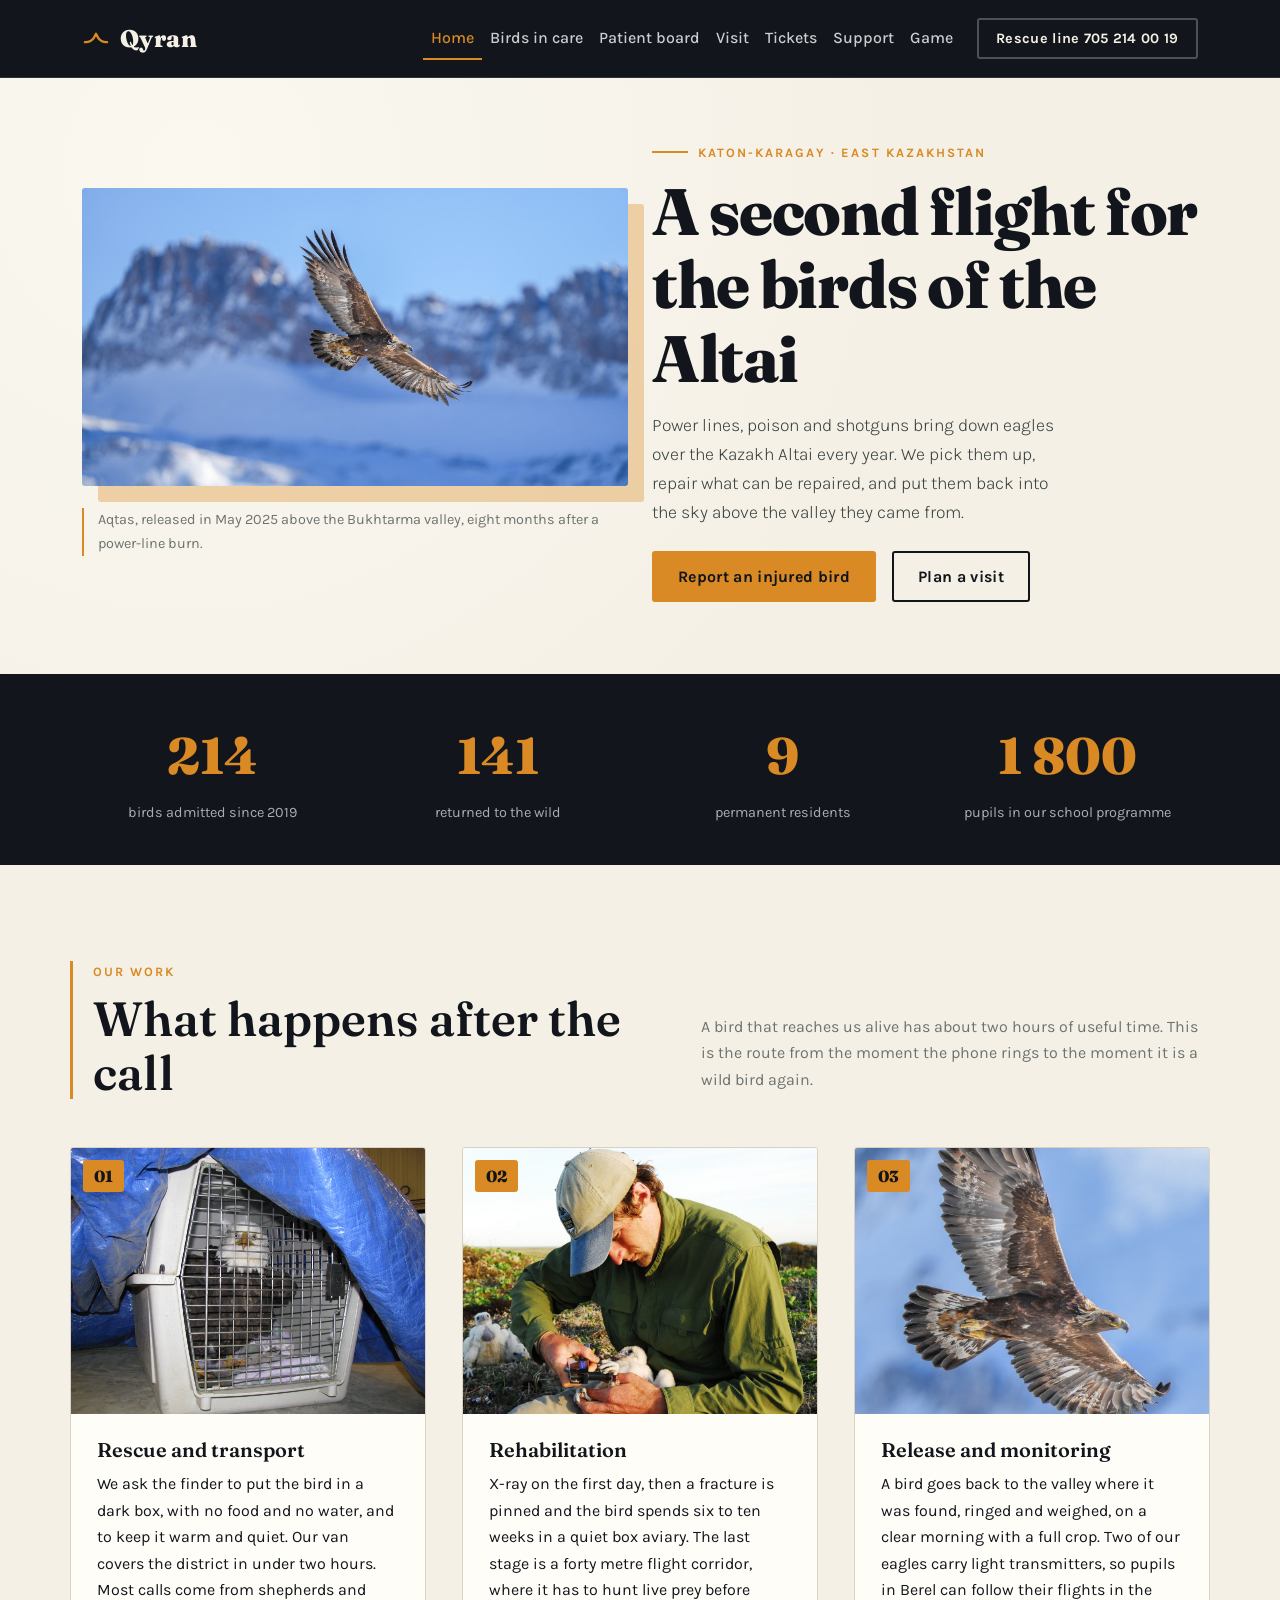
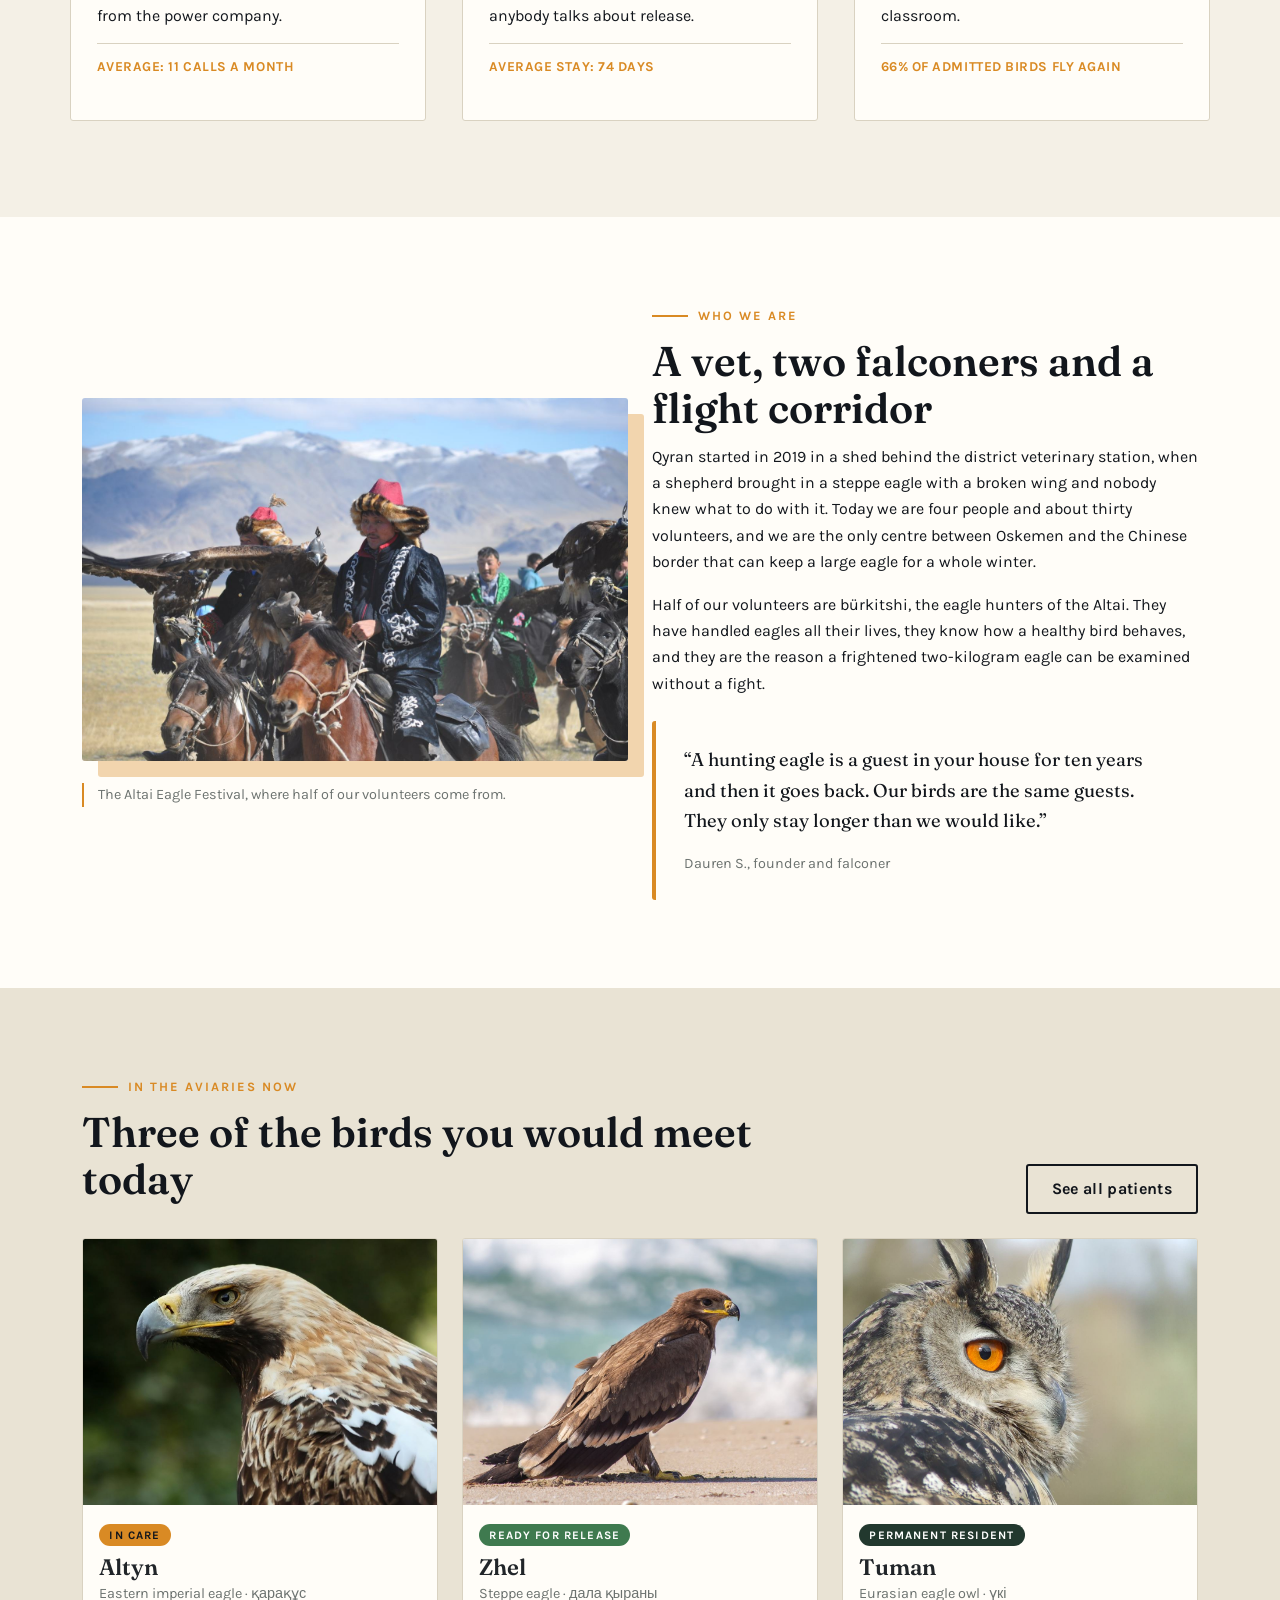
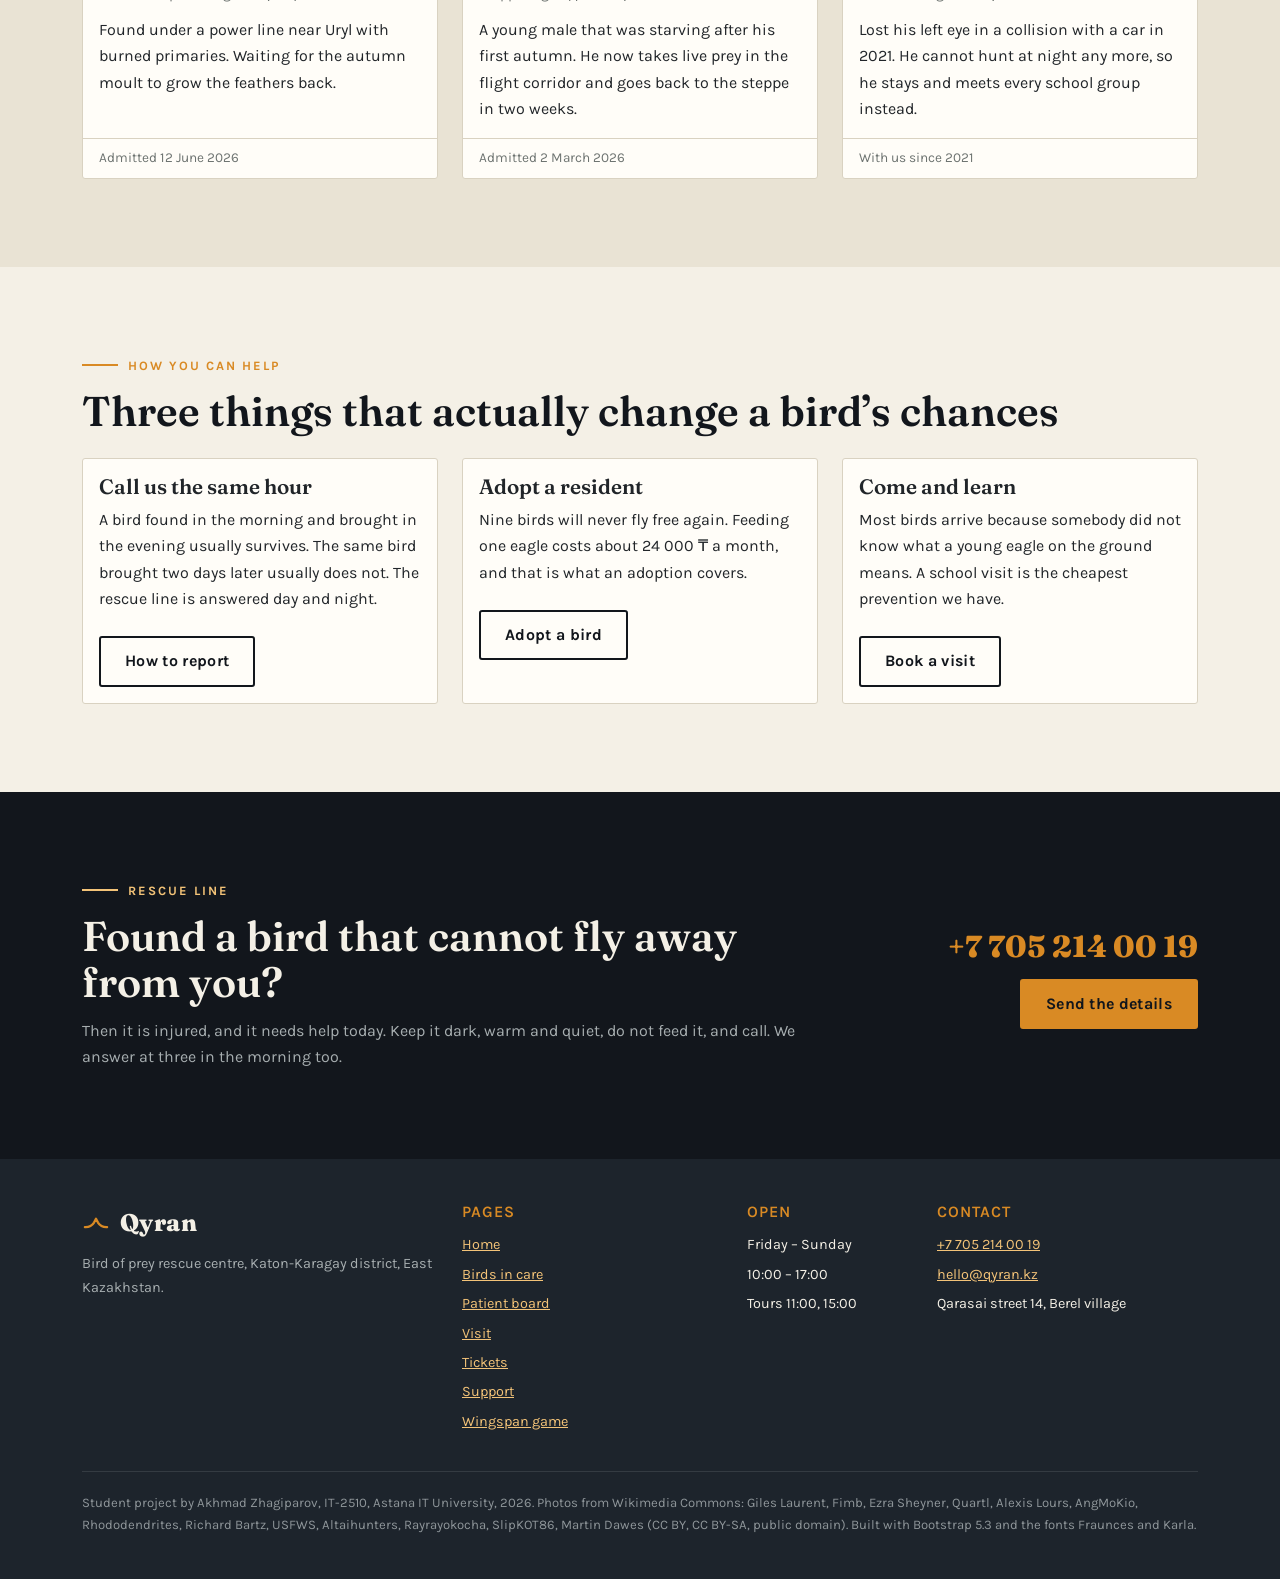
==== commit b4c722a2: "Link the new pages from the menu and the old pages" ====
--- a/index.html
+++ b/index.html
@@ -5,6 +5,7 @@
     <meta name="viewport" content="width=device-width, initial-scale=1">
     <meta name="description" content="Qyran is a rescue centre for eagles, falcons and owls in Katon-Karagay, East Kazakhstan. We rescue injured birds of prey, treat them and release them back into the Altai.">
     <title>Qyran - bird of prey rescue centre in the Kazakh Altai</title>
+    <link rel="icon" href="images/favicon.svg" type="image/svg+xml">
     <link rel="preconnect" href="https://fonts.googleapis.com">
     <link rel="preconnect" href="https://fonts.gstatic.com" crossorigin>
     <link href="https://fonts.googleapis.com/css2?family=Fraunces:opsz,wght@9..144,600;9..144,800&family=Karla:wght@400;500;700&display=swap" rel="stylesheet">
@@ -14,7 +15,7 @@
 <body>
     <a class="visually-hidden-focusable qy-skip" href="#main">Skip to content</a>
 
-    <nav class="navbar navbar-expand-lg qy-nav sticky-top" data-bs-theme="dark">
+    <nav class="navbar navbar-expand-xl qy-nav sticky-top" data-bs-theme="dark">
         <div class="container">
             <a class="navbar-brand qy-brand" href="index.html">
                 <svg class="qy-mark" viewBox="0 0 24 24" aria-hidden="true" focusable="false">
@@ -26,13 +27,16 @@
                 <span class="navbar-toggler-icon"></span>
             </button>
             <div class="collapse navbar-collapse" id="qyMenu">
-                <ul class="navbar-nav ms-auto mb-2 mb-lg-0">
+                <ul class="navbar-nav ms-auto mb-2 mb-xl-0">
                     <li class="nav-item"><a class="nav-link active" aria-current="page" href="index.html">Home</a></li>
                     <li class="nav-item"><a class="nav-link" href="birds.html">Birds in care</a></li>
+                    <li class="nav-item"><a class="nav-link" href="board.html">Patient board</a></li>
                     <li class="nav-item"><a class="nav-link" href="visit.html">Visit</a></li>
+                    <li class="nav-item"><a class="nav-link" href="tickets.html">Tickets</a></li>
                     <li class="nav-item"><a class="nav-link" href="support.html">Support</a></li>
+                    <li class="nav-item"><a class="nav-link" href="game.html">Game</a></li>
                 </ul>
-                <a class="btn qy-btn qy-btn--line ms-lg-3" href="tel:+77052140019">Rescue line 705 214 00 19</a>
+                <a class="btn qy-btn qy-btn--line ms-xl-3" href="tel:+77052140019">Rescue line 705 214 00 19</a>
             </div>
         </div>
     </nav>
@@ -278,8 +282,11 @@
                     <ul>
                         <li><a href="index.html">Home</a></li>
                         <li><a href="birds.html">Birds in care</a></li>
+                        <li><a href="board.html">Patient board</a></li>
                         <li><a href="visit.html">Visit</a></li>
+                        <li><a href="tickets.html">Tickets</a></li>
                         <li><a href="support.html">Support</a></li>
+                        <li><a href="game.html">Wingspan game</a></li>
                     </ul>
                 </div>
                 <div class="col-6 col-lg-2">
--- a/css/style.css
+++ b/css/style.css
@@ -983,6 +983,7 @@
 .qy-quote {
     margin: 0;
     padding: 1.5rem 1.75rem;
+    color: var(--night);
     background-color: var(--paper);
     border-left: 4px solid var(--amber);
     border-radius: var(--radius);
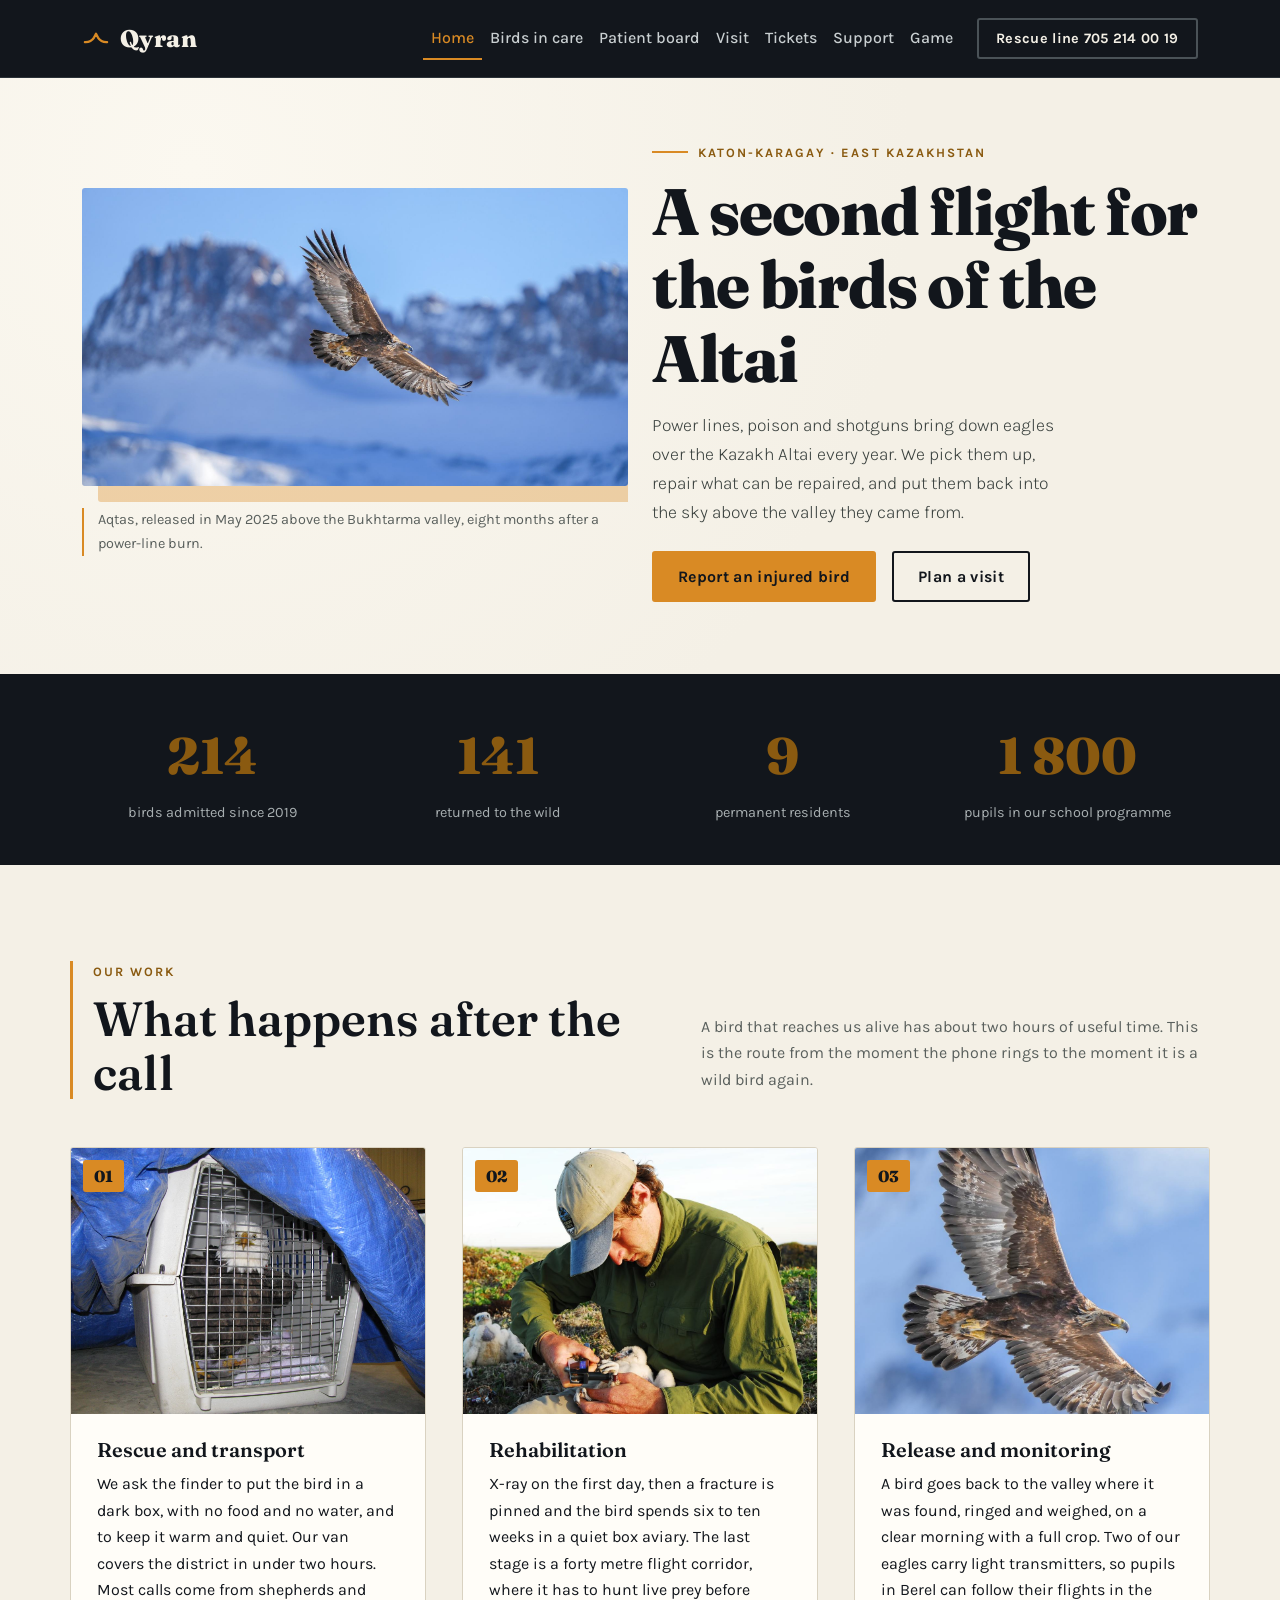
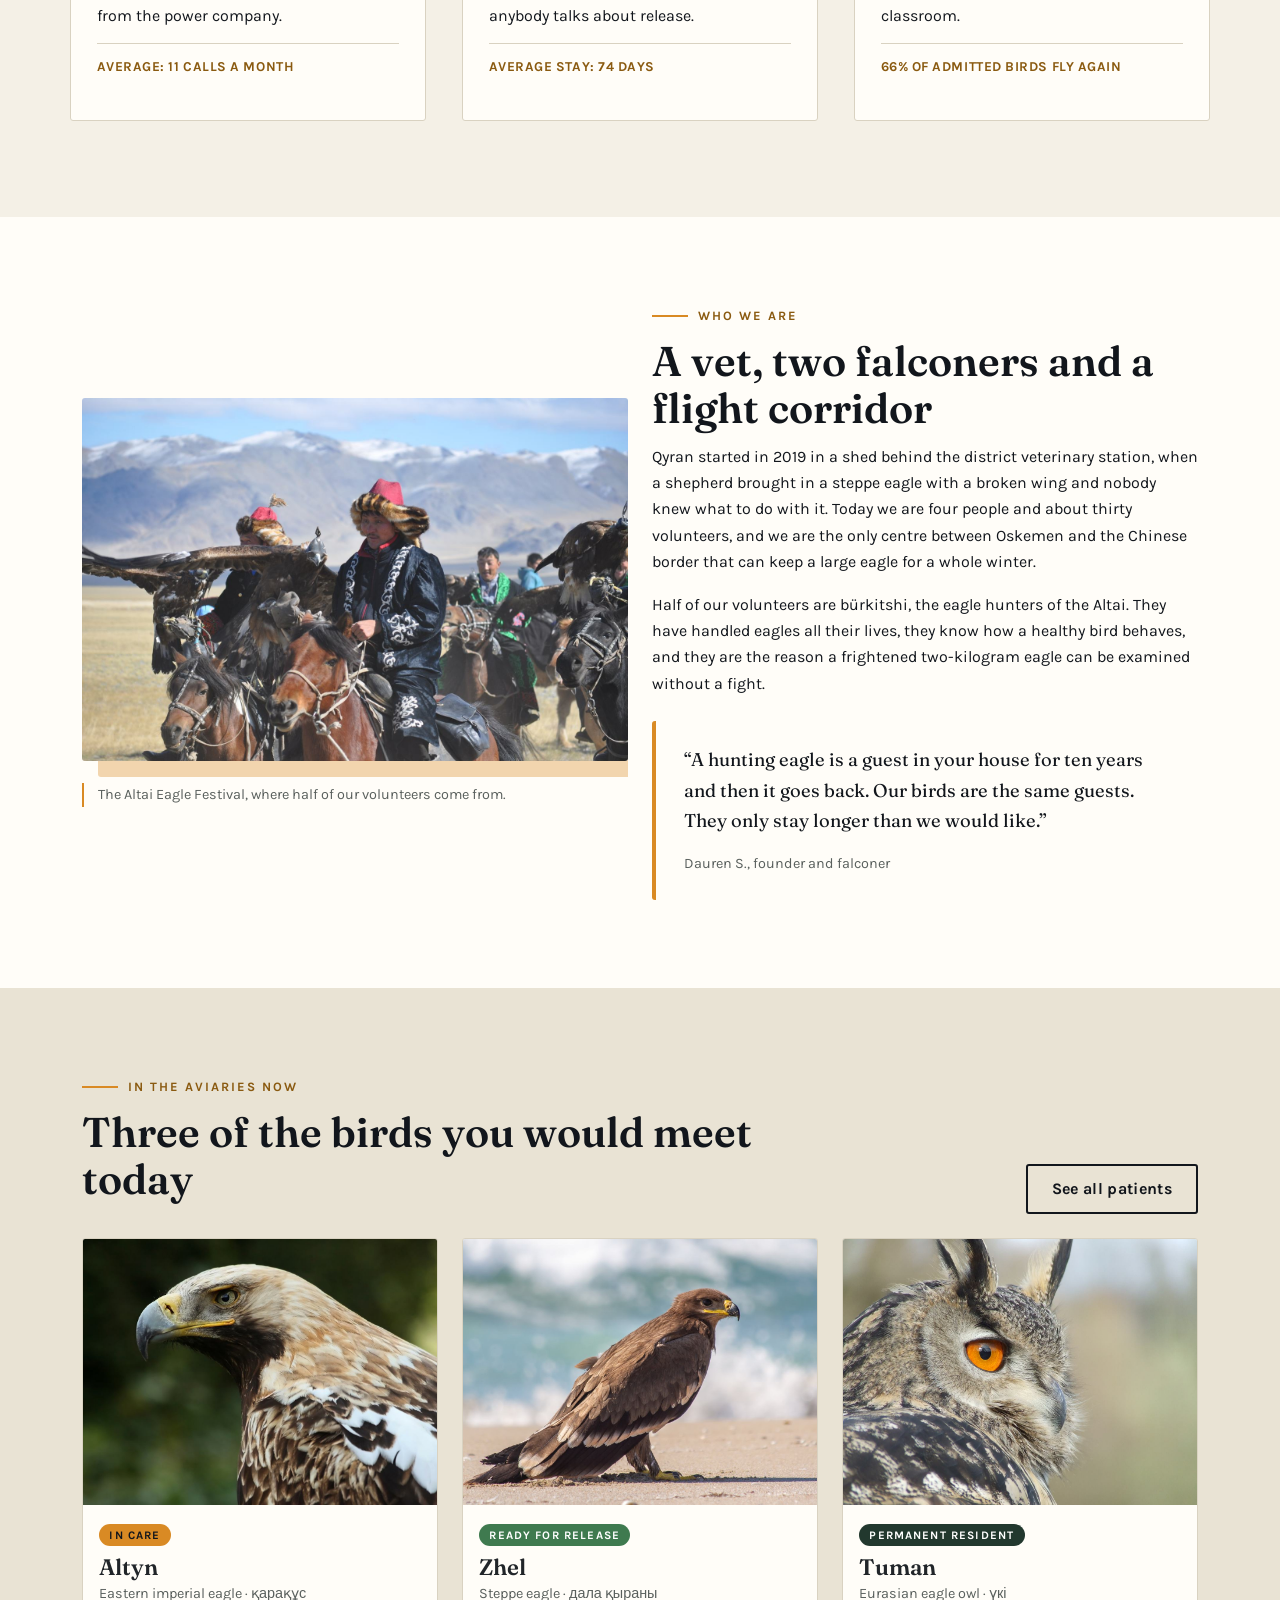
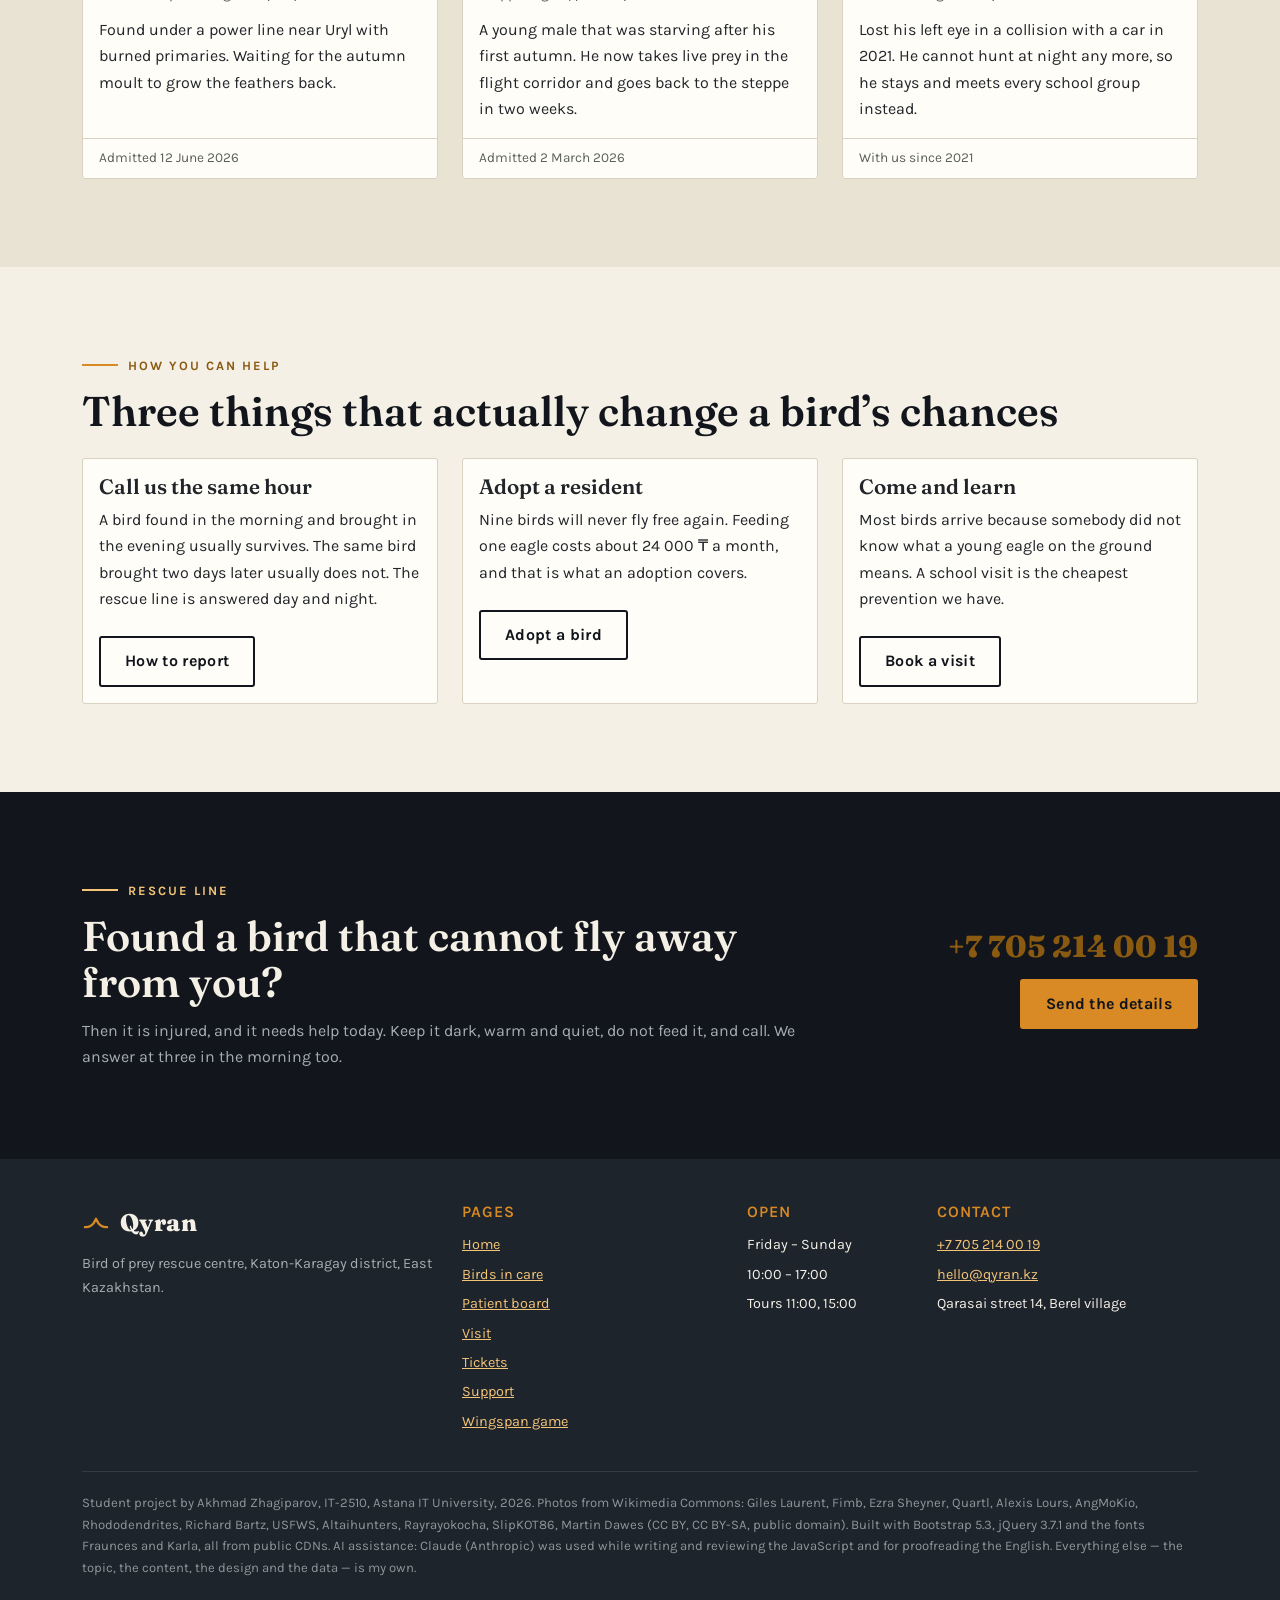
==== commit 13c50772: "Add the jQuery effects, a local jQuery fallback and the library credits" ====
--- a/index.html
+++ b/index.html
@@ -55,7 +55,7 @@
                         </div>
                     </div>
                     <div class="col-lg-6 order-lg-1">
-                        <figure class="qy-frame">
+                        <figure class="qy-frame qy-zoom">
                             <img src="images/hero-flight.jpg" alt="A wild golden eagle gliding in front of a snowy mountain ridge" width="2000" height="1092">
                             <figcaption>Aqtas, released in May 2025 above the Bukhtarma valley, eight months after a power-line burn.</figcaption>
                         </figure>
@@ -69,19 +69,19 @@
                 <h2 class="visually-hidden">Qyran in numbers</h2>
                 <div class="row row-cols-2 row-cols-lg-4 g-4 text-center">
                     <div class="col">
-                        <p class="qy-stat">214</p>
+                        <p class="qy-stat" data-count="214" data-suffix="">214</p>
                         <p class="qy-stat-label">birds admitted since 2019</p>
                     </div>
                     <div class="col">
-                        <p class="qy-stat">141</p>
+                        <p class="qy-stat" data-count="141" data-suffix="">141</p>
                         <p class="qy-stat-label">returned to the wild</p>
                     </div>
                     <div class="col">
-                        <p class="qy-stat">9</p>
+                        <p class="qy-stat" data-count="9" data-suffix="">9</p>
                         <p class="qy-stat-label">permanent residents</p>
                     </div>
                     <div class="col">
-                        <p class="qy-stat">1 800</p>
+                        <p class="qy-stat" data-count="1800" data-suffix="">1 800</p>
                         <p class="qy-stat-label">pupils in our school programme</p>
                     </div>
                 </div>
@@ -140,7 +140,7 @@
             <div class="container">
                 <div class="row align-items-center g-4 gy-5">
                     <div class="col-lg-6">
-                        <figure class="qy-frame">
+                        <figure class="qy-frame qy-zoom">
                             <img src="images/heritage.jpg" alt="Kazakh eagle hunters on horseback holding golden eagles on their arms" width="1400" height="930">
                             <figcaption>The Altai Eagle Festival, where half of our volunteers come from.</figcaption>
                         </figure>
@@ -306,10 +306,13 @@
                     </ul>
                 </div>
             </div>
-            <p class="qy-bottom mb-0">Student project by Akhmad Zhagiparov, IT-2510, Astana IT University, 2026. Photos from Wikimedia Commons: Giles Laurent, Fimb, Ezra Sheyner, Quartl, Alexis Lours, AngMoKio, Rhododendrites, Richard Bartz, USFWS, Altaihunters, Rayrayokocha, SlipKOT86, Martin Dawes (CC BY, CC BY-SA, public domain). Built with Bootstrap 5.3 and the fonts Fraunces and Karla.</p>
+            <p class="qy-bottom mb-0">Student project by Akhmad Zhagiparov, IT-2510, Astana IT University, 2026. Photos from Wikimedia Commons: Giles Laurent, Fimb, Ezra Sheyner, Quartl, Alexis Lours, AngMoKio, Rhododendrites, Richard Bartz, USFWS, Altaihunters, Rayrayokocha, SlipKOT86, Martin Dawes (CC BY, CC BY-SA, public domain). Built with Bootstrap 5.3, jQuery 3.7.1 and the fonts Fraunces and Karla, all from public CDNs. AI assistance: Claude (Anthropic) was used while writing and reviewing the JavaScript and for proofreading the English. Everything else — the topic, the content, the design and the data — is my own.</p>
         </div>
     </footer>
 
     <script src="https://cdn.jsdelivr.net/npm/bootstrap@5.3.3/dist/js/bootstrap.bundle.min.js" integrity="sha384-YvpcrYf0tY3lHB60NNkmXc5s9fDVZLESaAA55NDzOxhy9GkcIdslK1eN7N6jIeHz" crossorigin="anonymous"></script>
+    <script src="https://code.jquery.com/jquery-3.7.1.min.js" integrity="sha256-/JqT3SQfawRcv/BIHPThkBvs0OEvtFFmqPF/lYI/Cxo=" crossorigin="anonymous"></script>
+    <script>window.jQuery || document.write('<script src="js/vendor/jquery-3.7.1.min.js"><\/script>');</script>
+    <script src="js/effects.js"></script>
 </body>
 </html>
--- a/css/style.css
+++ b/css/style.css
@@ -6,11 +6,13 @@
     --paper: #fffdf8;
     --amber: #d98a24;
     --amber-soft: #f3c378;
+    --amber-ink: #8a5a10;
     --pine: #22382e;
-    --stone: #6d7370;
+    --stone: #5a605d;
     --line: #d9d2c1;
     --ok: #3f7a4f;
     --crit: #b3402f;
+    --crit-ink: #96321f;
 
     --font-display: "Fraunces", Georgia, "Times New Roman", serif;
     --font-body: "Karla", "Segoe UI", Arial, sans-serif;
@@ -79,7 +81,7 @@
     font-weight: 700;
     letter-spacing: 0.16em;
     text-transform: uppercase;
-    color: var(--amber);
+    color: var(--amber-ink);
 }
 
 .qy-eyebrow::before {
@@ -303,7 +305,7 @@
     font-size: 2.6rem;
     font-weight: 800;
     font-variant-numeric: tabular-nums;
-    color: var(--amber);
+    color: var(--amber-ink);
     margin-bottom: 0.2rem;
 }
 
@@ -334,7 +336,7 @@
     font-weight: 700;
     letter-spacing: 0.16em;
     text-transform: uppercase;
-    color: var(--amber);
+    color: var(--amber-ink);
 }
 
 .work__title {
@@ -421,7 +423,7 @@
     font-weight: 700;
     letter-spacing: 0.04em;
     text-transform: uppercase;
-    color: var(--amber);
+    color: var(--amber-ink);
 }
 
 @media (min-width: 48em) {
@@ -799,7 +801,7 @@
 }
 
 .qy-aside--light .qy-facts dt {
-    color: var(--amber);
+    color: var(--amber-ink);
 }
 
 .qy-aside--light .qy-facts dd {
@@ -853,86 +855,11 @@
     border-radius: 50%;
 }
 
-.qy-plans {
-    display: flex;
-    flex-wrap: wrap;
-    align-items: center;
-    gap: 1.5rem;
-}
-
-.qy-plan {
-    flex: 1 1 15rem;
-    display: flex;
-    flex-direction: column;
-    gap: 0.75rem;
-    padding: 1.75rem;
-    background-color: var(--paper);
-    border: 1px solid var(--line);
-    border-radius: var(--radius);
-}
-
-.qy-plan--featured {
-    padding-block: 2.75rem;
-    border: 2px solid var(--night);
-    box-shadow: 0.6rem 0.6rem 0 var(--amber);
-}
-
-.qy-plan__badge {
-    align-self: flex-start;
-    padding: 0.1rem 0.65rem;
-    font-size: 0.72rem;
-    font-weight: 700;
-    letter-spacing: 0.1em;
-    text-transform: uppercase;
-    color: var(--night);
-    background-color: var(--amber);
-    border-radius: 999px;
-}
-
-.qy-plan__price {
-    font-family: var(--font-display);
-    font-size: 2.1rem;
-    font-weight: 800;
-    line-height: 1;
-}
-
-.qy-plan__price span {
-    font-family: var(--font-body);
-    font-size: 0.9rem;
-    font-weight: 400;
-    color: var(--stone);
-}
-
-.qy-plan ul {
-    flex: 1 1 auto;
-    margin: 0;
-    padding: 0;
-    list-style: none;
-    font-size: 0.95rem;
-}
-
-.qy-plan ul li {
-    display: flex;
-    gap: 0.5rem;
-    margin-bottom: 0.4rem;
-}
-
-.qy-plan ul li::before {
-    content: "\2713";
-    color: var(--amber);
-    font-weight: 700;
-}
-
-.qy-plan .qy-btn {
-    margin-top: auto;
-    text-align: center;
-}
-
 .qy-phone {
     font-family: var(--font-display);
     font-size: 1.9rem;
     font-weight: 800;
-    color: var(--amber);
+    color: var(--amber-ink);
     margin-bottom: 0.6rem;
 }
 
@@ -1072,3 +999,2064 @@
         transition: none;
     }
 }
+
+html {
+    scroll-padding-top: 6rem;
+}
+
+.qy-pagehead--game {
+    background-image: linear-gradient(rgba(18, 22, 28, 0.86), rgba(18, 22, 28, 0.9)), url("../images/feathers.jpg");
+}
+
+.qy-pagehead--board {
+    background-image: linear-gradient(rgba(18, 22, 28, 0.86), rgba(18, 22, 28, 0.9)), url("../images/rehab.jpg");
+}
+
+.qy-pagehead--tickets {
+    background-image: linear-gradient(rgba(18, 22, 28, 0.86), rgba(18, 22, 28, 0.9)), url("../images/display.jpg");
+}
+
+.qy-btn:focus-visible {
+    outline: 3px solid var(--amber);
+    outline-offset: 2px;
+    box-shadow: none;
+}
+
+.qy-btn:disabled,
+.qy-btn[aria-disabled="true"] {
+    opacity: 0.45;
+    cursor: not-allowed;
+}
+
+.qy-btn--solid[aria-disabled="true"]:hover,
+.qy-btn--solid[aria-disabled="true"]:focus-visible {
+    background-color: var(--amber);
+    border-color: var(--amber);
+    color: var(--night);
+}
+
+.qy-btn--ghost[aria-disabled="true"]:hover,
+.qy-btn--ghost[aria-disabled="true"]:focus-visible {
+    background-color: transparent;
+    color: var(--night);
+}
+
+.game {
+    padding: 1.25rem;
+    background-color: var(--paper);
+    border: 1px solid var(--line);
+    border-top: 4px solid var(--amber);
+    border-radius: var(--radius);
+    transition: border-color 0.3s ease;
+}
+
+.game--won {
+    border-top-color: var(--ok);
+}
+
+.game--lost {
+    border-top-color: var(--crit);
+}
+
+.game__stats {
+    display: grid;
+    grid-template-columns: repeat(2, minmax(0, 1fr));
+    gap: 1rem;
+    padding-bottom: 1.25rem;
+    border-bottom: 1px solid var(--line);
+}
+
+.game__stat {
+    display: flex;
+    flex-direction: column;
+    gap: 0.35rem;
+}
+
+.game__label {
+    font-size: 0.75rem;
+    font-weight: 700;
+    letter-spacing: 0.12em;
+    text-transform: uppercase;
+    color: var(--stone);
+}
+
+.game__num {
+    font-family: var(--font-display);
+    font-size: 1.9rem;
+    font-weight: 800;
+    line-height: 1;
+    font-variant-numeric: tabular-nums;
+}
+
+.lives {
+    display: flex;
+    align-items: center;
+    gap: 0.45rem;
+    min-height: 1.9rem;
+}
+
+.life {
+    width: 1.35rem;
+    height: 1.35rem;
+    background-color: var(--amber);
+    border: 2px solid var(--amber);
+    border-radius: 0 100% 0 100%;
+    transition: background-color 0.3s ease, border-color 0.3s ease, transform 0.3s ease;
+}
+
+.life--lost {
+    background-color: transparent;
+    border-color: var(--line);
+    transform: rotate(90deg) scale(0.8);
+}
+
+.duel {
+    display: grid;
+    gap: 0.75rem;
+    margin-block: 1.5rem;
+}
+
+.duel__vs {
+    margin: 0;
+    text-align: center;
+    font-family: var(--font-display);
+    font-size: 1.2rem;
+    font-weight: 800;
+    font-style: italic;
+    color: var(--amber-ink);
+}
+
+.bird-card {
+    display: flex;
+    flex-direction: column;
+    gap: 0.2rem;
+    min-height: 11.5rem;
+    padding: 1.4rem;
+    background-color: var(--night);
+    color: var(--bone);
+    border: 3px solid var(--night);
+    border-radius: var(--radius);
+    transition: border-color 0.3s ease, box-shadow 0.3s ease;
+}
+
+.bird-card--next {
+    background-color: var(--pine);
+    border-color: var(--pine);
+}
+
+.bird-card__tag {
+    margin-bottom: 0.4rem;
+    font-size: 0.72rem;
+    font-weight: 700;
+    letter-spacing: 0.14em;
+    text-transform: uppercase;
+    color: var(--amber-soft);
+}
+
+.bird-card__name {
+    margin: 0;
+    font-family: var(--font-display);
+    font-size: clamp(1.4rem, 1.2rem + 1vw, 1.9rem);
+    font-weight: 600;
+    line-height: 1.12;
+}
+
+.bird-card__latin {
+    margin: 0;
+    font-style: italic;
+    color: #a7aeb0;
+}
+
+.bird-card__span {
+    margin: auto 0 0;
+    padding-top: 0.9rem;
+    font-family: var(--font-display);
+    font-size: 2.6rem;
+    font-weight: 800;
+    line-height: 1;
+    font-variant-numeric: tabular-nums;
+    color: var(--amber-ink);
+}
+
+.bird-card--hidden .bird-card__span {
+    color: var(--amber-soft);
+    opacity: 0.55;
+}
+
+.bird-card--right {
+    border-color: var(--ok);
+    box-shadow: 0 0 0 4px rgba(63, 122, 79, 0.3);
+}
+
+.bird-card--right .bird-card__tag {
+    color: #9fd3a9;
+}
+
+.bird-card--wrong {
+    border-color: var(--crit);
+    box-shadow: 0 0 0 4px rgba(179, 64, 47, 0.3);
+}
+
+.bird-card--wrong .bird-card__tag {
+    color: #f0a497;
+}
+
+.game__controls {
+    display: flex;
+    flex-wrap: wrap;
+    gap: 0.75rem;
+}
+
+.game__btn {
+    flex: 1 1 10rem;
+}
+
+.game__message {
+    min-height: 3.3rem;
+    margin: 1.25rem 0 0;
+    padding: 0.8rem 1rem;
+    background-color: var(--bone);
+    border-left: 4px solid var(--line);
+    border-radius: var(--radius);
+}
+
+.game__message--good {
+    background-color: rgba(63, 122, 79, 0.12);
+    border-left-color: var(--ok);
+}
+
+.game__message--bad {
+    background-color: rgba(179, 64, 47, 0.1);
+    border-left-color: var(--crit);
+}
+
+.game__message--warn {
+    background-color: rgba(217, 138, 36, 0.14);
+    border-left-color: var(--amber);
+}
+
+.game__end {
+    display: none;
+    margin-top: 1.25rem;
+    padding: 1.75rem 1.5rem;
+    text-align: center;
+    border-radius: var(--radius);
+}
+
+.game--won .game__end,
+.game--lost .game__end {
+    display: block;
+}
+
+.game--won .game__end {
+    background-color: var(--ok);
+    color: #fff;
+}
+
+.game--lost .game__end {
+    background-color: var(--night);
+    color: var(--bone);
+    border-top: 4px solid var(--crit);
+}
+
+.game__end-title {
+    font-size: 1.9rem;
+    font-weight: 800;
+}
+
+.game__end-text {
+    max-width: 36ch;
+    margin-inline: auto;
+}
+
+.game--won .game__end .qy-btn--solid:hover,
+.game--won .game__end .qy-btn--solid:focus-visible {
+    background-color: var(--night);
+}
+
+@media (min-width: 40em) {
+    .game {
+        padding: 2rem;
+    }
+
+    .game__stats {
+        grid-template-columns: repeat(4, minmax(0, 1fr));
+    }
+
+    .duel {
+        grid-template-columns: minmax(0, 1fr) auto minmax(0, 1fr);
+        align-items: stretch;
+    }
+
+    .duel__vs {
+        align-self: center;
+    }
+}
+
+.board-tools {
+    display: grid;
+    gap: 1rem;
+    padding: 1.25rem;
+    background-color: var(--paper);
+    border: 1px solid var(--line);
+    border-radius: var(--radius);
+}
+
+.board-tools .form-label {
+    margin-bottom: 0.4rem;
+}
+
+.board-summary {
+    display: grid;
+    gap: 1rem;
+    margin-top: 1rem;
+}
+
+.board-summary__progress,
+.board-summary__food {
+    padding: 1.25rem 1.5rem;
+    background-color: var(--night);
+    color: var(--bone);
+    border-radius: var(--radius);
+}
+
+.board-summary__label {
+    display: block;
+    margin-bottom: 0.6rem;
+    font-size: 0.75rem;
+    font-weight: 700;
+    letter-spacing: 0.12em;
+    text-transform: uppercase;
+    color: var(--amber-soft);
+}
+
+.board-summary__num {
+    margin: 0;
+    font-family: var(--font-display);
+    font-size: 2rem;
+    font-weight: 800;
+    line-height: 1;
+    color: var(--amber-ink);
+}
+
+.board-summary__text {
+    margin: 0.5rem 0 0;
+    font-size: 0.9rem;
+    color: #a7aeb0;
+}
+
+.board-progress {
+    display: block;
+    width: 100%;
+    height: 0.9rem;
+    appearance: none;
+    border: 0;
+    border-radius: 999px;
+    background-color: #343b42;
+    overflow: hidden;
+}
+
+.board-progress::-webkit-progress-bar {
+    background-color: #343b42;
+    border-radius: 999px;
+}
+
+.board-progress::-webkit-progress-value {
+    background-image: linear-gradient(90deg, var(--amber), var(--amber-soft));
+    border-radius: 999px;
+    transition: width 0.4s ease;
+}
+
+.board-progress::-moz-progress-bar {
+    background-image: linear-gradient(90deg, var(--amber), var(--amber-soft));
+    border-radius: 999px;
+}
+
+.board-status {
+    margin: 1rem 0 0;
+    padding: 0.75rem 1rem;
+    border-left: 4px solid var(--line);
+    border-radius: var(--radius);
+    background-color: var(--paper);
+}
+
+.board-status:empty {
+    display: none;
+}
+
+.board-status--ok {
+    border-left-color: var(--ok);
+    background-color: rgba(63, 122, 79, 0.12);
+}
+
+.board-status--blocked {
+    border-left-color: var(--crit);
+    background-color: rgba(179, 64, 47, 0.1);
+    color: #7d2a1f;
+}
+
+.board-nothing {
+    display: none;
+    margin-top: 1rem;
+    padding: 1.5rem;
+    text-align: center;
+    background-color: var(--paper);
+    border: 2px dashed var(--line);
+    border-radius: var(--radius);
+}
+
+.board-nothing--shown {
+    display: block;
+}
+
+.board-nothing__text {
+    font-family: var(--font-display);
+    font-size: 1.2rem;
+}
+
+.board {
+    display: grid;
+    gap: 1.25rem;
+    margin-top: 1.25rem;
+}
+
+.lane {
+    padding: 1rem;
+    background-color: var(--bone-2);
+    border-top: 4px solid var(--stone);
+    border-radius: var(--radius);
+}
+
+.lane--treatment {
+    border-top-color: var(--amber);
+}
+
+.lane--corridor {
+    border-top-color: var(--pine);
+}
+
+.lane--released {
+    border-top-color: var(--ok);
+}
+
+.lane__head {
+    display: flex;
+    justify-content: space-between;
+    align-items: baseline;
+    gap: 0.5rem;
+}
+
+.lane__title {
+    margin: 0;
+    font-size: 1.3rem;
+}
+
+.lane__count {
+    padding: 0.05rem 0.65rem;
+    font-size: 0.85rem;
+    font-weight: 700;
+    font-variant-numeric: tabular-nums;
+    color: var(--bone);
+    background-color: var(--night);
+    border-radius: 999px;
+}
+
+.lane--full .lane__count {
+    background-color: var(--crit);
+}
+
+.lane__note {
+    margin: 0.25rem 0 0.75rem;
+    font-size: 0.85rem;
+    color: var(--stone);
+}
+
+.lane__full {
+    margin: 0 0 0.75rem;
+    font-size: 0.78rem;
+    font-weight: 700;
+    letter-spacing: 0.06em;
+    text-transform: uppercase;
+    color: var(--crit-ink);
+}
+
+.lane__list {
+    display: grid;
+    gap: 0.75rem;
+    margin: 0;
+    padding: 0;
+    list-style: none;
+}
+
+.lane__empty {
+    padding: 1.25rem 1rem;
+    font-size: 0.9rem;
+    text-align: center;
+    color: var(--stone);
+    border: 2px dashed var(--line);
+    border-radius: var(--radius);
+}
+
+.patient {
+    display: grid;
+    gap: 0.45rem;
+    padding: 1rem;
+    background-color: var(--paper);
+    border: 1px solid var(--line);
+    border-left: 4px solid var(--stone);
+    border-radius: var(--radius);
+    transition: box-shadow 0.2s ease;
+}
+
+.patient:hover {
+    box-shadow: 0 0.6rem 1.2rem rgba(18, 22, 28, 0.1);
+}
+
+.patient:focus {
+    outline: none;
+}
+
+.patient:focus-visible {
+    outline: 3px solid var(--amber);
+    outline-offset: 2px;
+}
+
+.patient--p1 {
+    border-left-color: var(--crit);
+}
+
+.patient--p2 {
+    border-left-color: var(--amber);
+}
+
+.patient--critical {
+    background-color: #fbf1ee;
+}
+
+.patient--blocked {
+    border-color: var(--crit);
+    box-shadow: 0 0 0 3px rgba(179, 64, 47, 0.25);
+    animation: patient-shake 0.35s ease;
+}
+
+.patient__head {
+    display: flex;
+    justify-content: space-between;
+    align-items: flex-start;
+    gap: 0.5rem;
+}
+
+.patient__name {
+    margin: 0;
+    font-size: 1.2rem;
+}
+
+.patient__chips {
+    display: flex;
+    flex-wrap: wrap;
+    justify-content: flex-end;
+    gap: 0.3rem;
+}
+
+.patient__priority {
+    background-color: var(--stone);
+}
+
+.patient--p1 .patient__priority {
+    background-color: var(--crit);
+}
+
+.patient--p2 .patient__priority {
+    background-color: var(--amber);
+    color: var(--night);
+}
+
+.patient__species {
+    margin: 0;
+    font-size: 0.92rem;
+    color: var(--stone);
+}
+
+.patient__tags {
+    display: flex;
+    flex-wrap: wrap;
+    gap: 0.3rem;
+    margin: 0;
+    padding: 0;
+    list-style: none;
+}
+
+.patient__tag {
+    padding: 0.05rem 0.5rem;
+    font-size: 0.75rem;
+    background-color: var(--bone);
+    border: 1px solid var(--line);
+    border-radius: 999px;
+}
+
+.patient__meta {
+    margin: 0;
+    font-size: 0.82rem;
+    color: var(--stone);
+}
+
+.patient__reason {
+    margin: 0;
+    padding: 0.5rem 0.7rem;
+    font-size: 0.85rem;
+    color: #7d2a1f;
+    background-color: rgba(179, 64, 47, 0.1);
+    border-radius: var(--radius);
+}
+
+.patient__actions {
+    display: flex;
+    flex-wrap: wrap;
+    gap: 0.5rem;
+    margin-top: 0.35rem;
+}
+
+.patient__btn {
+    padding: 0.4rem 0.8rem;
+    font-size: 0.85rem;
+    font-weight: 700;
+    color: var(--night);
+    background-color: transparent;
+    border: 2px solid var(--night);
+    border-radius: var(--radius);
+}
+
+.patient__btn--main {
+    background-color: var(--amber);
+    border-color: var(--amber);
+}
+
+.patient__btn:hover,
+.patient__btn:focus-visible {
+    color: var(--bone);
+    background-color: var(--night);
+    border-color: var(--night);
+}
+
+.patient__btn:focus-visible {
+    outline: 3px solid var(--amber);
+    outline-offset: 2px;
+    box-shadow: none;
+}
+
+@keyframes patient-shake {
+    25% {
+        transform: translateX(-4px);
+    }
+
+    75% {
+        transform: translateX(4px);
+    }
+}
+
+@media (min-width: 48em) {
+    .board-tools {
+        grid-template-columns: 2fr 1fr 1fr;
+        align-items: end;
+    }
+
+    .board-summary {
+        grid-template-columns: 2fr 1fr;
+    }
+}
+
+@media (min-width: 62em) {
+    .board {
+        grid-template-columns: repeat(3, minmax(0, 1fr));
+        align-items: start;
+    }
+}
+
+.qy-form {
+    --bs-form-valid-color: var(--ok);
+    --bs-form-valid-border-color: var(--ok);
+    --bs-form-invalid-color: var(--crit);
+    --bs-form-invalid-border-color: var(--crit);
+}
+
+.qy-form .form-check-input:focus {
+    border-color: var(--amber);
+    box-shadow: 0 0 0 0.2rem rgba(217, 138, 36, 0.3);
+}
+
+.qy-form .form-control.is-invalid,
+.qy-form .form-control.is-valid {
+    padding-right: 0.9rem;
+    background-image: none;
+}
+
+.qy-form .form-select.is-invalid:not([multiple]):not([size]),
+.qy-form .form-select.is-valid:not([multiple]):not([size]) {
+    --bs-form-select-bg-icon: none;
+    padding-right: 2.25rem;
+}
+
+.qy-form .form-control.is-invalid,
+.qy-form .form-select.is-invalid {
+    background-color: #fbefec;
+}
+
+.qy-form .form-control.is-invalid:focus,
+.qy-form .form-select.is-invalid:focus {
+    border-color: var(--crit);
+    box-shadow: 0 0 0 0.2rem rgba(179, 64, 47, 0.25);
+}
+
+.qy-form .form-control.is-valid:focus,
+.qy-form .form-select.is-valid:focus {
+    border-color: var(--ok);
+    box-shadow: 0 0 0 0.2rem rgba(63, 122, 79, 0.25);
+}
+
+.qy-hint {
+    margin: 0.35rem 0 0;
+    font-size: 0.82rem;
+    color: var(--stone);
+}
+
+.qy-error {
+    margin: 0.35rem 0 0;
+    font-size: 0.88rem;
+    font-weight: 700;
+    color: var(--crit-ink);
+}
+
+.qy-error:empty {
+    display: none;
+}
+
+.qy-form .qy-choice {
+    margin: 0;
+    padding: 0;
+    background-color: transparent;
+    border: 0;
+}
+
+.qy-form .qy-choice__legend {
+    margin-bottom: 0.5rem;
+    padding: 0;
+    font-family: var(--font-body);
+    font-size: 0.85rem;
+    font-weight: 700;
+}
+
+.qy-types {
+    display: grid;
+    gap: 0.75rem;
+}
+
+.qy-type {
+    display: flex;
+    align-items: flex-start;
+    gap: 0.65rem;
+    padding: 0.85rem 1rem;
+    background-color: #fff;
+    border: 1px solid var(--line);
+    border-radius: var(--radius);
+    transition: border-color 0.2s ease, background-color 0.2s ease;
+}
+
+.qy-type:hover {
+    border-color: var(--amber);
+}
+
+.qy-type:has(.qy-type__input:checked) {
+    background-color: #fdf6ea;
+    border-color: var(--amber);
+    box-shadow: inset 0 0 0 1px var(--amber);
+}
+
+.qy-type:has(.is-invalid) {
+    border-color: var(--crit);
+}
+
+.qy-type__input {
+    flex: none;
+    margin-top: 0.2rem;
+}
+
+.qy-type__label {
+    display: flex;
+    flex: 1 1 auto;
+    flex-direction: column;
+    cursor: pointer;
+}
+
+.qy-type__name {
+    font-weight: 700;
+}
+
+.qy-type__share {
+    font-size: 0.85rem;
+    color: var(--stone);
+}
+
+.qy-type__left {
+    margin-top: 0.2rem;
+    font-size: 0.78rem;
+    font-weight: 700;
+    letter-spacing: 0.06em;
+    text-transform: uppercase;
+    color: var(--ok);
+}
+
+.qy-type--soldout {
+    background-color: var(--bone);
+    border-style: dashed;
+}
+
+.qy-type--soldout .qy-type__left {
+    color: var(--crit-ink);
+}
+
+.qy-summary {
+    display: none;
+    margin-bottom: 1.5rem;
+    padding: 1.25rem 1.5rem;
+    background-color: #fbefec;
+    border: 1px solid rgba(179, 64, 47, 0.35);
+    border-left: 4px solid var(--crit);
+    border-radius: var(--radius);
+}
+
+.qy-summary--shown {
+    display: block;
+}
+
+.qy-summary__title {
+    margin-bottom: 0.5rem;
+    font-size: 1.2rem;
+    color: var(--crit-ink);
+}
+
+.qy-summary__list {
+    margin: 0;
+    padding-left: 1.1rem;
+}
+
+.ticket {
+    display: grid;
+    color: var(--bone);
+    background-color: var(--night);
+    border-radius: var(--radius);
+    box-shadow: 0.8rem 0.8rem 0 rgba(217, 138, 36, 0.35);
+    transition: box-shadow 0.3s ease;
+}
+
+.ticket--ready,
+.ticket--issued {
+    box-shadow: 0.8rem 0.8rem 0 rgba(63, 122, 79, 0.4);
+}
+
+.ticket__main {
+    padding: 1.5rem;
+}
+
+.ticket__stub {
+    padding: 1.25rem 1.5rem 1.5rem;
+    background-color: var(--night-2);
+    border-top: 2px dashed #4a5257;
+}
+
+.ticket__top {
+    display: flex;
+    justify-content: space-between;
+    align-items: center;
+    gap: 1rem;
+    margin-bottom: 1rem;
+}
+
+.ticket__brand {
+    margin: 0;
+    font-family: var(--font-display);
+    font-weight: 800;
+    letter-spacing: 0.04em;
+    color: var(--amber);
+}
+
+.ticket__stamp {
+    margin: 0;
+    padding: 0.15rem 0.6rem;
+    font-size: 0.72rem;
+    font-weight: 700;
+    letter-spacing: 0.12em;
+    text-transform: uppercase;
+    color: #a7aeb0;
+    border: 2px solid #4a5257;
+    border-radius: var(--radius);
+    transform: rotate(-3deg);
+}
+
+.ticket--ready .ticket__stamp,
+.ticket--issued .ticket__stamp {
+    color: #9fd3a9;
+    border-color: var(--ok);
+}
+
+.ticket__title {
+    margin: 0 0 1rem;
+    font-size: 1.6rem;
+}
+
+.ticket__facts,
+.ticket__money {
+    display: grid;
+    gap: 0.5rem;
+    margin: 0;
+}
+
+.ticket__facts div,
+.ticket__money div {
+    display: flex;
+    justify-content: space-between;
+    align-items: baseline;
+    gap: 1rem;
+    padding-bottom: 0.4rem;
+    border-bottom: 1px solid #2b3238;
+}
+
+.ticket dt {
+    flex: none;
+    font-size: 0.75rem;
+    font-weight: 700;
+    letter-spacing: 0.1em;
+    text-transform: uppercase;
+    color: var(--amber-soft);
+}
+
+.ticket dd {
+    margin: 0;
+    min-width: 0;
+    text-align: right;
+    overflow-wrap: anywhere;
+}
+
+.ticket .ticket__empty {
+    font-style: italic;
+    color: #9aa3a7;
+}
+
+.ticket .ticket__total {
+    padding-bottom: 0;
+    border-bottom: 0;
+}
+
+.ticket .ticket__total dd {
+    font-family: var(--font-display);
+    font-size: 1.5rem;
+    font-weight: 800;
+    color: var(--amber);
+}
+
+.ticket .ticket__total .ticket__empty {
+    font-family: var(--font-body);
+    font-size: 1rem;
+    font-weight: 400;
+    color: #9aa3a7;
+}
+
+.ticket__code-label {
+    margin: 0;
+    font-size: 0.75rem;
+    font-weight: 700;
+    letter-spacing: 0.1em;
+    text-transform: uppercase;
+    color: var(--amber-soft);
+}
+
+.ticket__code {
+    margin: 0 0 1rem;
+    font-family: var(--font-display);
+    font-size: 1.8rem;
+    font-weight: 800;
+    letter-spacing: 0.06em;
+    color: var(--amber);
+}
+
+.ticket--issued {
+    animation: ticket-in 0.4s ease;
+}
+
+.ticket--issued:focus {
+    outline: none;
+}
+
+.ticket--issued:focus-visible {
+    outline: 3px solid var(--amber);
+    outline-offset: 4px;
+}
+
+@keyframes ticket-in {
+    from {
+        opacity: 0;
+        transform: translateY(1rem);
+    }
+}
+
+.booked__list {
+    display: grid;
+    gap: 2rem;
+    max-width: 50rem;
+    margin: 0;
+    padding: 0;
+    list-style: none;
+}
+
+.booked__empty {
+    max-width: 50rem;
+    margin: 0;
+    padding: 1.5rem;
+    text-align: center;
+    color: var(--stone);
+    background-color: var(--paper);
+    border: 2px dashed var(--line);
+    border-radius: var(--radius);
+}
+
+.booked--has .booked__empty {
+    display: none;
+}
+
+@media (min-width: 36em) {
+    .qy-types {
+        grid-template-columns: repeat(3, minmax(0, 1fr));
+    }
+}
+
+@media (min-width: 48em) {
+    .ticket--issued {
+        grid-template-columns: minmax(0, 1.6fr) minmax(0, 1fr);
+    }
+
+    .ticket--issued .ticket__stub {
+        border-top: 0;
+        border-left: 2px dashed #4a5257;
+    }
+}
+
+@media (min-width: 62em) {
+    .ticket-side {
+        position: sticky;
+        top: 6.5rem;
+    }
+}
+
+@media (prefers-reduced-motion: reduce) {
+    .game,
+    .life,
+    .bird-card,
+    .patient,
+    .qy-type,
+    .ticket {
+        transition: none;
+    }
+
+    .patient--blocked,
+    .ticket--issued {
+        animation: none;
+    }
+
+    .board-progress::-webkit-progress-value {
+        transition: none;
+    }
+}
+
+.bird-summary {
+    display: grid;
+    grid-template-columns: repeat(auto-fit, minmax(7.5rem, 1fr));
+    gap: 1px;
+    margin: 1.75rem 0;
+    background-color: var(--line);
+    border: 1px solid var(--line);
+}
+
+.bird-summary__item {
+    background-color: var(--paper);
+    padding: 0.9rem 1rem;
+}
+
+.bird-summary__num {
+    font-family: var(--font-display);
+    font-size: 1.9rem;
+    font-weight: 800;
+    line-height: 1;
+    margin-bottom: 0.3rem;
+    color: var(--night);
+}
+
+.bird-summary__label {
+    margin-bottom: 0;
+    font-size: 0.8rem;
+    line-height: 1.35;
+    color: var(--stone);
+}
+
+.qy-toolbar {
+    display: grid;
+    grid-template-columns: 1fr;
+    gap: 1rem 1.5rem;
+    padding: 1.25rem;
+    background-color: var(--paper);
+    border: 1px solid var(--line);
+    border-left: 4px solid var(--amber);
+}
+
+.qy-toolbar__selects {
+    display: grid;
+    grid-template-columns: repeat(auto-fit, minmax(9.5rem, 1fr));
+    gap: 1rem;
+}
+
+.qy-toolbar .form-label {
+    font-size: 0.78rem;
+    font-weight: 700;
+    letter-spacing: 0.1em;
+    text-transform: uppercase;
+    color: var(--night);
+    margin-bottom: 0.35rem;
+}
+
+.qy-toolbar__hint {
+    margin: 0.4rem 0 0;
+    font-size: 0.8rem;
+    color: var(--stone);
+}
+
+.qy-toolbar__row {
+    display: flex;
+    flex-wrap: wrap;
+    gap: 0.75rem 1.5rem;
+    align-items: center;
+    justify-content: space-between;
+    margin-top: 1.25rem;
+}
+
+.qy-filters,
+.qy-viewswitch {
+    display: flex;
+    flex-wrap: wrap;
+    gap: 0.4rem;
+}
+
+.qy-filter,
+.qy-viewswitch button {
+    font-family: var(--font-body);
+    font-size: 0.82rem;
+    font-weight: 700;
+    padding: 0.3rem 0.95rem;
+    color: var(--night);
+    background-color: transparent;
+    border: 1px solid var(--line);
+    border-radius: 999px;
+    cursor: pointer;
+}
+
+.qy-filter:hover,
+.qy-viewswitch button:hover {
+    border-color: var(--amber);
+    background-color: rgba(217, 138, 36, 0.1);
+}
+
+.qy-filter:focus-visible,
+.qy-viewswitch button:focus-visible {
+    outline: 3px solid var(--amber-ink);
+    outline-offset: 2px;
+}
+
+.qy-filter.is-active,
+.qy-viewswitch button.is-active {
+    color: var(--bone);
+    background-color: var(--night);
+    border-color: var(--night);
+}
+
+.qy-count {
+    margin: 1.25rem 0 0.75rem;
+    font-size: 0.88rem;
+    font-weight: 700;
+    color: var(--night);
+}
+
+.patient-grid {
+    display: grid;
+    grid-template-columns: repeat(auto-fill, minmax(15.5rem, 1fr));
+    gap: 1.25rem;
+}
+
+.patient-card {
+    display: flex;
+    flex-direction: column;
+    background-color: var(--paper);
+    border: 1px solid var(--line);
+    border-top: 4px solid var(--stone);
+}
+
+.patient-card--critical {
+    border-top-color: var(--crit);
+}
+
+.patient-card--care {
+    border-top-color: var(--amber);
+}
+
+.patient-card--ready {
+    border-top-color: var(--ok);
+}
+
+.patient-card--resident {
+    border-top-color: var(--pine);
+}
+
+.patient-card:hover {
+    box-shadow: 0.4rem 0.4rem 0 rgba(217, 138, 36, 0.35);
+}
+
+.patient-card__media {
+    overflow: hidden;
+}
+
+.patient-card__figure {
+    margin: 0;
+    aspect-ratio: 4 / 3;
+}
+
+.patient-card__figure img {
+    width: 100%;
+    height: 100%;
+    object-fit: cover;
+    display: block;
+}
+
+.patient-card__screen {
+    aspect-ratio: 4 / 3;
+    display: flex;
+    flex-direction: column;
+    align-items: center;
+    justify-content: center;
+    gap: 0.4rem;
+    padding: 1rem;
+    text-align: center;
+    background-image: repeating-linear-gradient(135deg, var(--bone-2), var(--bone-2) 6px, var(--bone) 6px, var(--bone) 12px);
+}
+
+.patient-card__kk {
+    margin: 0;
+    font-family: var(--font-display);
+    font-size: 1.6rem;
+    font-weight: 800;
+    color: var(--night);
+}
+
+.patient-card__noshot {
+    margin: 0;
+    font-size: 0.76rem;
+    font-weight: 700;
+    letter-spacing: 0.06em;
+    text-transform: uppercase;
+    color: var(--stone);
+}
+
+.patient-card__body {
+    display: flex;
+    flex-direction: column;
+    flex-grow: 1;
+    padding: 1.1rem 1.15rem 1.25rem;
+}
+
+.patient-card__head {
+    display: flex;
+    flex-wrap: wrap;
+    align-items: center;
+    gap: 0.5rem;
+    margin-bottom: 0.2rem;
+}
+
+.patient-card__name {
+    font-size: 1.35rem;
+    margin: 0;
+    margin-right: auto;
+}
+
+.patient-card__kkname {
+    font-family: var(--font-body);
+    font-size: 0.95rem;
+    font-weight: 400;
+    color: var(--stone);
+}
+
+.patient-card__species {
+    margin-bottom: 0.7rem;
+    font-size: 0.88rem;
+    color: var(--stone);
+}
+
+.patient-card__reason {
+    margin-bottom: 0.9rem;
+    font-size: 0.95rem;
+}
+
+.patient-card__facts {
+    margin: 0 0 0.9rem;
+    display: grid;
+    gap: 0.3rem;
+    padding-top: 0.8rem;
+    border-top: 1px solid var(--line);
+}
+
+.patient-card__fact {
+    display: flex;
+    gap: 0.6rem;
+    font-size: 0.85rem;
+}
+
+.patient-card__fact dt {
+    flex: 0 0 5.5rem;
+    font-weight: 700;
+    letter-spacing: 0.04em;
+    text-transform: uppercase;
+    font-size: 0.72rem;
+    padding-top: 0.15rem;
+    color: var(--stone);
+}
+
+.patient-card__fact dd {
+    margin: 0;
+}
+
+.patient-card__note {
+    margin-bottom: 1.1rem;
+    font-size: 0.9rem;
+    font-style: italic;
+    color: var(--night);
+}
+
+.patient-card__link {
+    margin-top: auto;
+    align-self: flex-start;
+    font-size: 0.85rem;
+    padding: 0.35rem 0.9rem;
+}
+
+.qy-chip--critical {
+    background-color: var(--crit);
+}
+
+.qy-empty {
+    padding: 2.5rem 1.5rem;
+    text-align: center;
+    background-color: var(--paper);
+    border: 1px dashed var(--line);
+}
+
+.qy-empty__title {
+    font-family: var(--font-display);
+    font-size: 1.5rem;
+    font-weight: 700;
+    margin-bottom: 0.5rem;
+}
+
+.qy-empty__text {
+    max-width: 32rem;
+    margin: 0 auto 1.25rem;
+    color: var(--stone);
+}
+
+.qy-zoom {
+    position: relative;
+    overflow: hidden;
+    cursor: zoom-in;
+}
+
+.qy-zoom img {
+    transition: transform 0.35s ease;
+}
+
+.qy-zoom:hover img,
+.qy-zoom:focus-within img {
+    transform: scale(1.05);
+}
+
+.qy-zoom::after {
+    content: "View";
+    position: absolute;
+    right: 0.5rem;
+    bottom: 0.5rem;
+    padding: 0.1rem 0.55rem;
+    font-size: 0.7rem;
+    font-weight: 700;
+    letter-spacing: 0.08em;
+    text-transform: uppercase;
+    color: var(--night);
+    background-color: var(--amber);
+    opacity: 0;
+    transition: opacity 0.25s ease;
+}
+
+.qy-zoom:hover::after,
+.qy-zoom:focus-within::after {
+    opacity: 1;
+}
+
+.qy-top {
+    position: fixed;
+    right: 1rem;
+    bottom: 1rem;
+    z-index: 1040;
+    width: 2.9rem;
+    height: 2.9rem;
+    font-size: 1.1rem;
+    line-height: 1;
+    color: var(--bone);
+    background-color: var(--night);
+    border: 1px solid var(--night);
+    border-radius: 999px;
+    cursor: pointer;
+}
+
+.qy-top:hover {
+    background-color: var(--amber);
+    border-color: var(--amber);
+    color: var(--night);
+}
+
+.qy-top:focus-visible {
+    outline: 3px solid var(--amber-ink);
+    outline-offset: 2px;
+}
+
+.qy-light {
+    position: absolute;
+    left: 0;
+    top: 0;
+    width: 100%;
+    z-index: 1050;
+}
+
+.qy-light__back {
+    position: absolute;
+    left: 0;
+    top: 0;
+    width: 100%;
+    height: 100%;
+    background-color: rgba(18, 22, 28, 0.8);
+    display: none;
+}
+
+.qy-light__shot {
+    position: absolute;
+    margin: 0;
+    overflow: hidden;
+    background-color: var(--night);
+    border: 1px solid var(--amber);
+    z-index: 2;
+}
+
+.qy-light__shot img {
+    width: 100%;
+    height: 100%;
+    object-fit: cover;
+    display: block;
+}
+
+.qy-light__shot figcaption {
+    position: absolute;
+    left: 0;
+    right: 0;
+    bottom: 0;
+    padding: 0.7rem 1rem;
+    font-size: 0.85rem;
+    color: var(--bone);
+    background-color: rgba(18, 22, 28, 0.85);
+}
+
+.qy-light__close {
+    position: absolute;
+    right: 0.6rem;
+    top: 0.6rem;
+    padding: 0.25rem 0.8rem;
+    font-size: 0.78rem;
+    font-weight: 700;
+    color: var(--night);
+    background-color: var(--amber);
+    border: 1px solid var(--amber);
+    border-radius: 999px;
+    cursor: pointer;
+}
+
+.qy-light__close:focus-visible {
+    outline: 3px solid var(--bone);
+    outline-offset: 2px;
+}
+
+.qy-acc {
+    border-top: 1px solid var(--line);
+}
+
+.qy-acc__item {
+    border-bottom: 1px solid var(--line);
+}
+
+.qy-acc__head {
+    display: flex;
+    align-items: flex-start;
+    gap: 0.75rem;
+    width: 100%;
+    padding: 1rem 0;
+    font-family: var(--font-display);
+    font-size: 1.1rem;
+    font-weight: 600;
+    text-align: left;
+    color: var(--night);
+    background-color: transparent;
+    border: 0;
+    cursor: pointer;
+}
+
+.qy-acc__head:hover {
+    color: var(--amber-ink);
+}
+
+.qy-acc__head:focus-visible {
+    outline: 3px solid var(--amber-ink);
+    outline-offset: 2px;
+}
+
+.qy-acc__head::after {
+    content: "+";
+    margin-left: auto;
+    font-size: 1.4rem;
+    line-height: 1;
+    color: var(--amber-ink);
+}
+
+.qy-acc__head[aria-expanded="true"]::after {
+    content: "\2212";
+}
+
+.qy-acc__panel {
+    display: none;
+    padding-bottom: 1.1rem;
+}
+
+.qy-acc__panel p:last-child {
+    margin-bottom: 0;
+}
+
+.qy-toast {
+    position: fixed;
+    left: 50%;
+    top: 0;
+    transform: translateX(-50%);
+    z-index: 1060;
+    pointer-events: none;
+    max-width: min(26rem, calc(100% - 2rem));
+    padding: 0.8rem 1.2rem;
+    font-weight: 700;
+    color: var(--night);
+    background-color: var(--amber-soft);
+    border: 1px solid var(--amber-ink);
+    border-top: 0;
+    box-shadow: 0 0.4rem 1.2rem rgba(18, 22, 28, 0.25);
+}
+
+.qy-toast--warn {
+    background-color: #f6d9d2;
+    border-color: var(--crit-ink);
+}
+
+@media (prefers-reduced-motion: reduce) {
+    .qy-zoom img,
+    .qy-zoom::after {
+        transition: none;
+    }
+}
+
+.adopt {
+    display: grid;
+    grid-template-columns: 1fr;
+    gap: 1.75rem;
+    align-items: start;
+}
+
+.adopt__step {
+    margin: 1.75rem 0 0.6rem;
+    font-size: 1.15rem;
+}
+
+.adopt__step:first-child {
+    margin-top: 0;
+}
+
+.adopt__hint {
+    font-size: 0.9rem;
+    margin-bottom: 0.9rem;
+}
+
+.adopt__birds {
+    display: grid;
+    grid-template-columns: repeat(auto-fill, minmax(10.5rem, 1fr));
+    gap: 0.6rem;
+}
+
+.adopt-bird {
+    display: flex;
+    gap: 0.6rem;
+    align-items: center;
+    padding: 0.45rem;
+    text-align: left;
+    background-color: var(--paper);
+    border: 1px solid var(--line);
+    cursor: pointer;
+}
+
+.adopt-bird:hover {
+    border-color: var(--amber);
+}
+
+.adopt-bird:focus-visible {
+    outline: 3px solid var(--amber-ink);
+    outline-offset: 2px;
+}
+
+.adopt-bird.is-on {
+    background-color: var(--night);
+    border-color: var(--night);
+    color: var(--bone);
+}
+
+.adopt-bird__media {
+    flex: 0 0 3rem;
+    width: 3rem;
+    height: 3rem;
+    overflow: hidden;
+    background-color: var(--bone-2);
+    display: flex;
+    align-items: center;
+    justify-content: center;
+}
+
+.adopt-bird__media img {
+    width: 100%;
+    height: 100%;
+    object-fit: cover;
+}
+
+.adopt-bird__kk {
+    font-family: var(--font-display);
+    font-size: 0.85rem;
+    font-weight: 700;
+    color: var(--night);
+    text-align: center;
+    line-height: 1.1;
+}
+
+.adopt-bird__text {
+    display: flex;
+    flex-direction: column;
+    min-width: 0;
+}
+
+.adopt-bird__name {
+    font-family: var(--font-display);
+    font-size: 1.05rem;
+    font-weight: 700;
+    line-height: 1.15;
+}
+
+.adopt-bird__species,
+.adopt-bird__status {
+    font-size: 0.75rem;
+    line-height: 1.3;
+    color: var(--stone);
+    overflow: hidden;
+    text-overflow: ellipsis;
+    white-space: nowrap;
+}
+
+.adopt-bird.is-on .adopt-bird__species,
+.adopt-bird.is-on .adopt-bird__status {
+    color: #c9cfd1;
+}
+
+.adopt__levels {
+    display: grid;
+    grid-template-columns: repeat(auto-fit, minmax(13rem, 1fr));
+    gap: 0.75rem;
+}
+
+.adopt-level {
+    display: flex;
+    flex-direction: column;
+    gap: 0.6rem;
+    padding: 0.9rem 1rem;
+    text-align: left;
+    background-color: var(--paper);
+    border: 1px solid var(--line);
+    cursor: pointer;
+}
+
+.adopt-level:hover {
+    border-color: var(--amber);
+}
+
+.adopt-level:focus-visible {
+    outline: 3px solid var(--amber-ink);
+    outline-offset: 2px;
+}
+
+.adopt-level.is-on {
+    border-color: var(--night);
+    border-left: 4px solid var(--amber);
+    background-color: #fffaf0;
+}
+
+.adopt-level__head {
+    display: flex;
+    flex-direction: column;
+}
+
+.adopt-level__name {
+    font-family: var(--font-display);
+    font-size: 1.2rem;
+    font-weight: 700;
+}
+
+.adopt-level__price {
+    font-size: 0.9rem;
+    font-weight: 700;
+    color: var(--amber-ink);
+}
+
+.adopt-level__perks {
+    display: flex;
+    flex-direction: column;
+    gap: 0.2rem;
+}
+
+.adopt-level__perk {
+    position: relative;
+    padding-left: 0.9rem;
+    font-size: 0.82rem;
+    line-height: 1.4;
+    color: var(--stone);
+}
+
+.adopt-level__perk::before {
+    content: "";
+    position: absolute;
+    left: 0;
+    top: 0.5rem;
+    width: 0.35rem;
+    height: 0.35rem;
+    border-radius: 50%;
+    background-color: var(--amber);
+}
+
+.adopt__months {
+    display: flex;
+    flex-wrap: wrap;
+    gap: 0.4rem;
+}
+
+.adopt__month {
+    position: relative;
+    min-width: 3.4rem;
+    padding: 0.4rem 0.9rem;
+    text-align: center;
+    font-weight: 700;
+    background-color: var(--paper);
+    border: 1px solid var(--line);
+    cursor: pointer;
+}
+
+.adopt__month input {
+    position: absolute;
+    opacity: 0;
+    inset: 0;
+    cursor: pointer;
+}
+
+.adopt__month:hover {
+    border-color: var(--amber);
+}
+
+.adopt__month:has(input:checked) {
+    background-color: var(--night);
+    border-color: var(--night);
+    color: var(--bone);
+}
+
+.adopt__month:has(input:focus-visible) {
+    outline: 3px solid var(--amber-ink);
+    outline-offset: 2px;
+}
+
+.adopt__extras {
+    display: grid;
+    gap: 0.5rem;
+}
+
+.adopt-extra {
+    display: flex;
+    flex-wrap: wrap;
+    gap: 0.75rem;
+    align-items: center;
+    justify-content: space-between;
+    padding: 0.6rem 0.9rem;
+    background-color: var(--paper);
+    border: 1px solid var(--line);
+}
+
+.adopt-extra.is-on {
+    border-left: 4px solid var(--amber);
+}
+
+.adopt-extra__name {
+    margin: 0;
+    font-weight: 700;
+}
+
+.adopt-extra__meta {
+    margin: 0;
+    font-size: 0.8rem;
+    color: var(--stone);
+}
+
+.adopt-extra__steps {
+    display: flex;
+    align-items: center;
+    gap: 0.5rem;
+}
+
+.adopt-extra__btn {
+    width: 2rem;
+    height: 2rem;
+    font-size: 1rem;
+    font-weight: 700;
+    line-height: 1;
+    color: var(--night);
+    background-color: var(--bone-2);
+    border: 1px solid var(--line);
+    cursor: pointer;
+}
+
+.adopt-extra__btn:hover {
+    background-color: var(--amber);
+    border-color: var(--amber);
+}
+
+.adopt-extra__btn:focus-visible {
+    outline: 3px solid var(--amber-ink);
+    outline-offset: 2px;
+}
+
+.adopt-extra__count {
+    min-width: 1.5rem;
+    text-align: center;
+    font-weight: 700;
+    font-variant-numeric: tabular-nums;
+}
+
+.adopt__summary {
+    padding: 1.25rem;
+    background-color: var(--paper);
+    border: 1px solid var(--line);
+    border-top: 4px solid var(--night);
+}
+
+.adopt__summary-title {
+    font-family: var(--font-display);
+    font-size: 1.3rem;
+    margin-bottom: 0.9rem;
+}
+
+.adopt__lines {
+    margin: 0 0 1rem;
+    display: grid;
+    gap: 0.35rem;
+}
+
+.adopt-line {
+    display: flex;
+    gap: 0.75rem;
+    justify-content: space-between;
+    font-size: 0.88rem;
+    padding-bottom: 0.3rem;
+    border-bottom: 1px dotted var(--line);
+}
+
+.adopt-line dt {
+    font-weight: 700;
+    color: var(--stone);
+}
+
+.adopt-line dd {
+    margin: 0;
+    text-align: right;
+}
+
+.adopt__total-row {
+    display: flex;
+    justify-content: space-between;
+    align-items: baseline;
+    gap: 0.75rem;
+    margin-bottom: 0.2rem;
+    font-family: var(--font-display);
+    font-size: 1.1rem;
+    font-weight: 700;
+}
+
+.adopt__total-row strong {
+    font-size: 1.6rem;
+    font-variant-numeric: tabular-nums;
+}
+
+.adopt__monthly {
+    font-size: 0.85rem;
+    color: var(--stone);
+    margin-bottom: 1.2rem;
+}
+
+.adopt__spend-title {
+    font-family: var(--font-display);
+    font-size: 1rem;
+    font-weight: 700;
+    letter-spacing: 0.02em;
+    margin-bottom: 0.6rem;
+}
+
+.spend {
+    display: grid;
+    gap: 0.7rem;
+}
+
+.spend__head {
+    display: flex;
+    justify-content: space-between;
+    gap: 0.5rem;
+    font-size: 0.82rem;
+}
+
+.spend__label {
+    color: var(--stone);
+}
+
+.spend__value {
+    font-weight: 700;
+    font-variant-numeric: tabular-nums;
+}
+
+.spend__track {
+    height: 0.55rem;
+    margin: 0.2rem 0 0.15rem;
+    background-color: var(--bone-2);
+}
+
+.spend__bar {
+    height: 100%;
+    background-color: var(--amber);
+}
+
+.spend__bar--vitamins {
+    background-color: var(--ok);
+}
+
+.spend__bar--bedding {
+    background-color: var(--pine);
+}
+
+.spend__bar--vet {
+    background-color: var(--crit);
+}
+
+.spend__money {
+    margin: 0;
+    font-size: 0.75rem;
+    color: var(--stone);
+}
+
+.adopt__source {
+    margin: 1rem 0 1.2rem;
+    font-size: 0.78rem;
+    line-height: 1.45;
+    color: var(--stone);
+}
+
+.adopt__warning {
+    margin-bottom: 0.9rem;
+    padding: 0.6rem 0.8rem;
+    font-size: 0.85rem;
+    font-weight: 700;
+    color: var(--crit-ink);
+    background-color: #f8e7e2;
+    border-left: 3px solid var(--crit-ink);
+}
+
+.adopt__next {
+    width: 100%;
+    text-align: center;
+}
+
+.adopt__next.is-off {
+    background-color: var(--bone-2);
+    border-color: var(--line);
+    color: var(--stone);
+    cursor: not-allowed;
+}
+
+.qy-chosen {
+    padding: 0.7rem 0.95rem;
+    margin-bottom: 1.25rem;
+    font-size: 0.9rem;
+    font-weight: 700;
+    background-color: var(--bone-2);
+    border-left: 3px solid var(--amber);
+}
+
+.qy-done {
+    padding: 1.5rem;
+    background-color: var(--paper);
+    border: 1px solid var(--ok);
+    border-top: 4px solid var(--ok);
+}
+
+.qy-done__tag {
+    font-size: 0.75rem;
+    font-weight: 700;
+    letter-spacing: 0.14em;
+    text-transform: uppercase;
+    color: var(--ok);
+    margin-bottom: 0.4rem;
+}
+
+.qy-done__title {
+    font-family: var(--font-display);
+    font-size: 1.6rem;
+    margin-bottom: 0.6rem;
+}
+
+.qy-done__text {
+    font-size: 0.92rem;
+    color: var(--stone);
+}
+
+.qy-done .adopt__lines {
+    margin-top: 1.1rem;
+}
+
+@media (min-width: 62em) {
+    .adopt {
+        grid-template-columns: minmax(0, 1.55fr) minmax(0, 1fr);
+        gap: 2.5rem;
+    }
+
+    .adopt__summary {
+        position: sticky;
+        top: 6rem;
+    }
+}
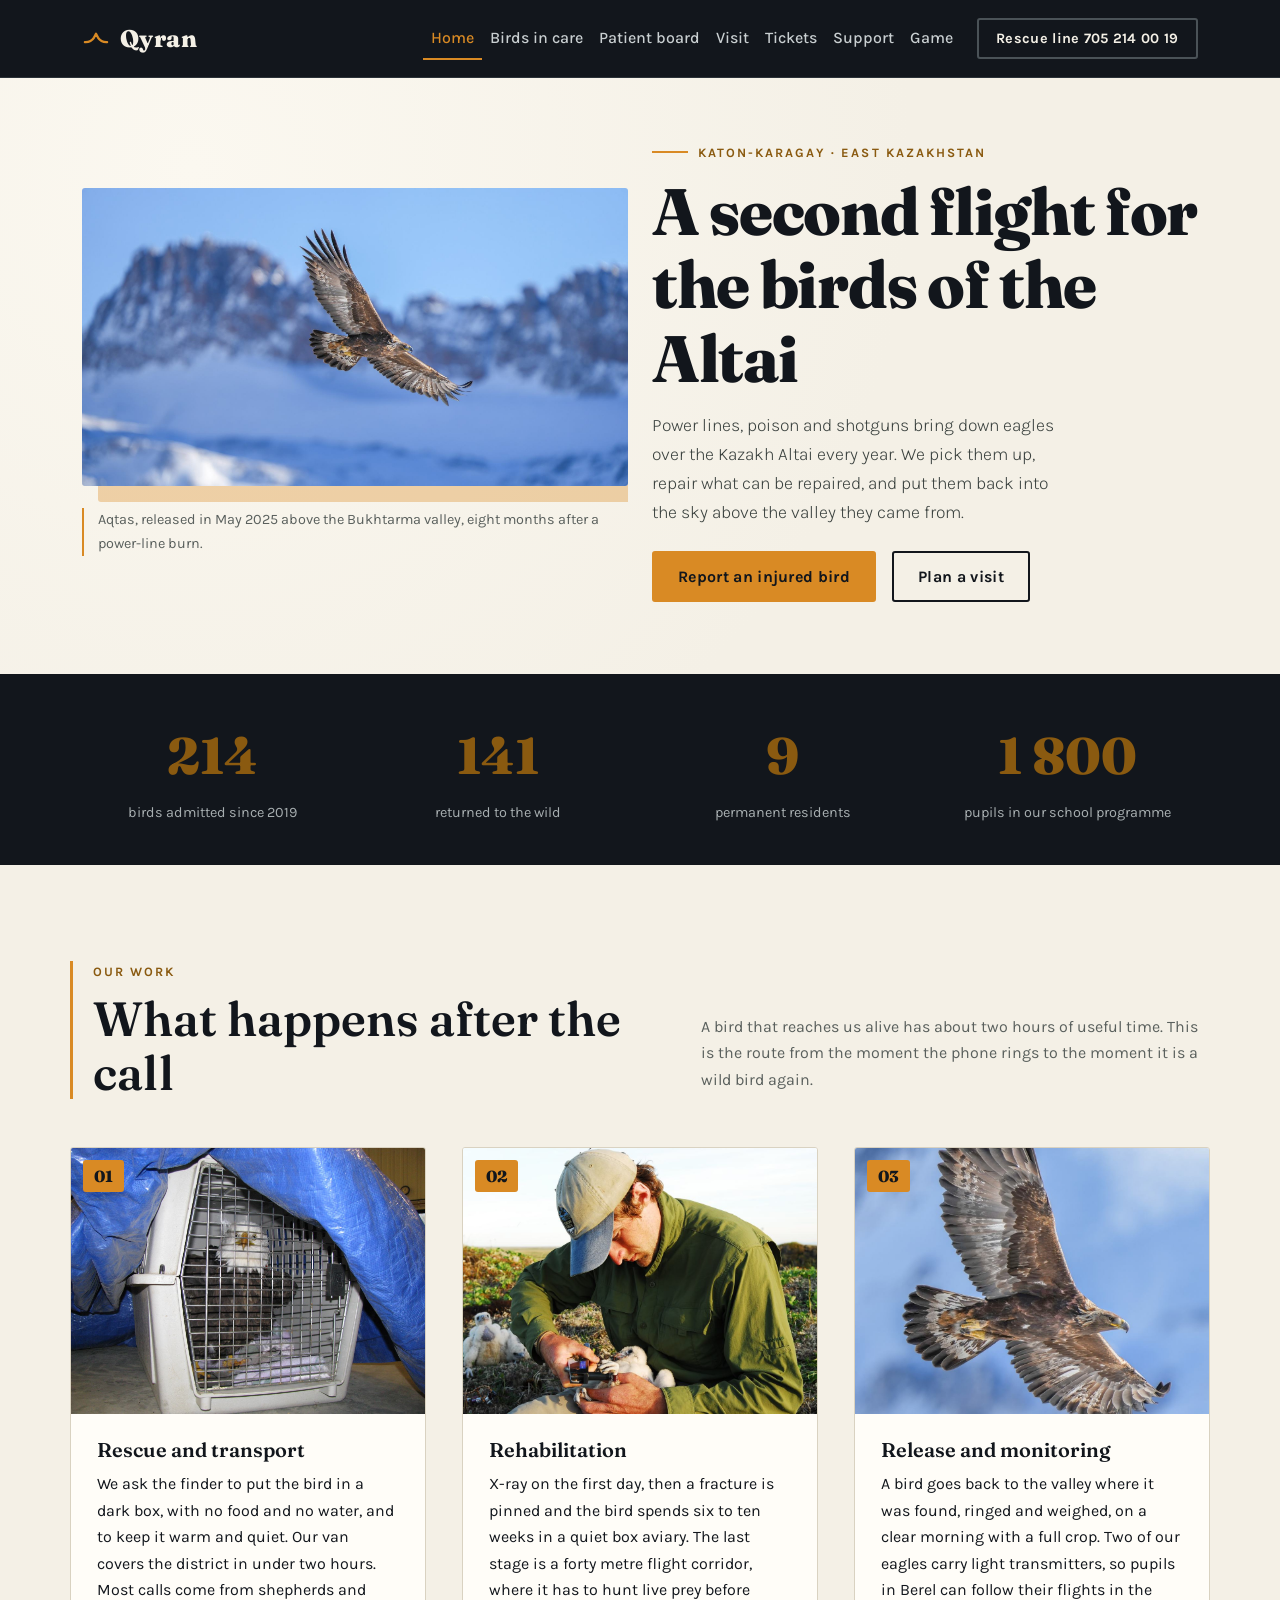
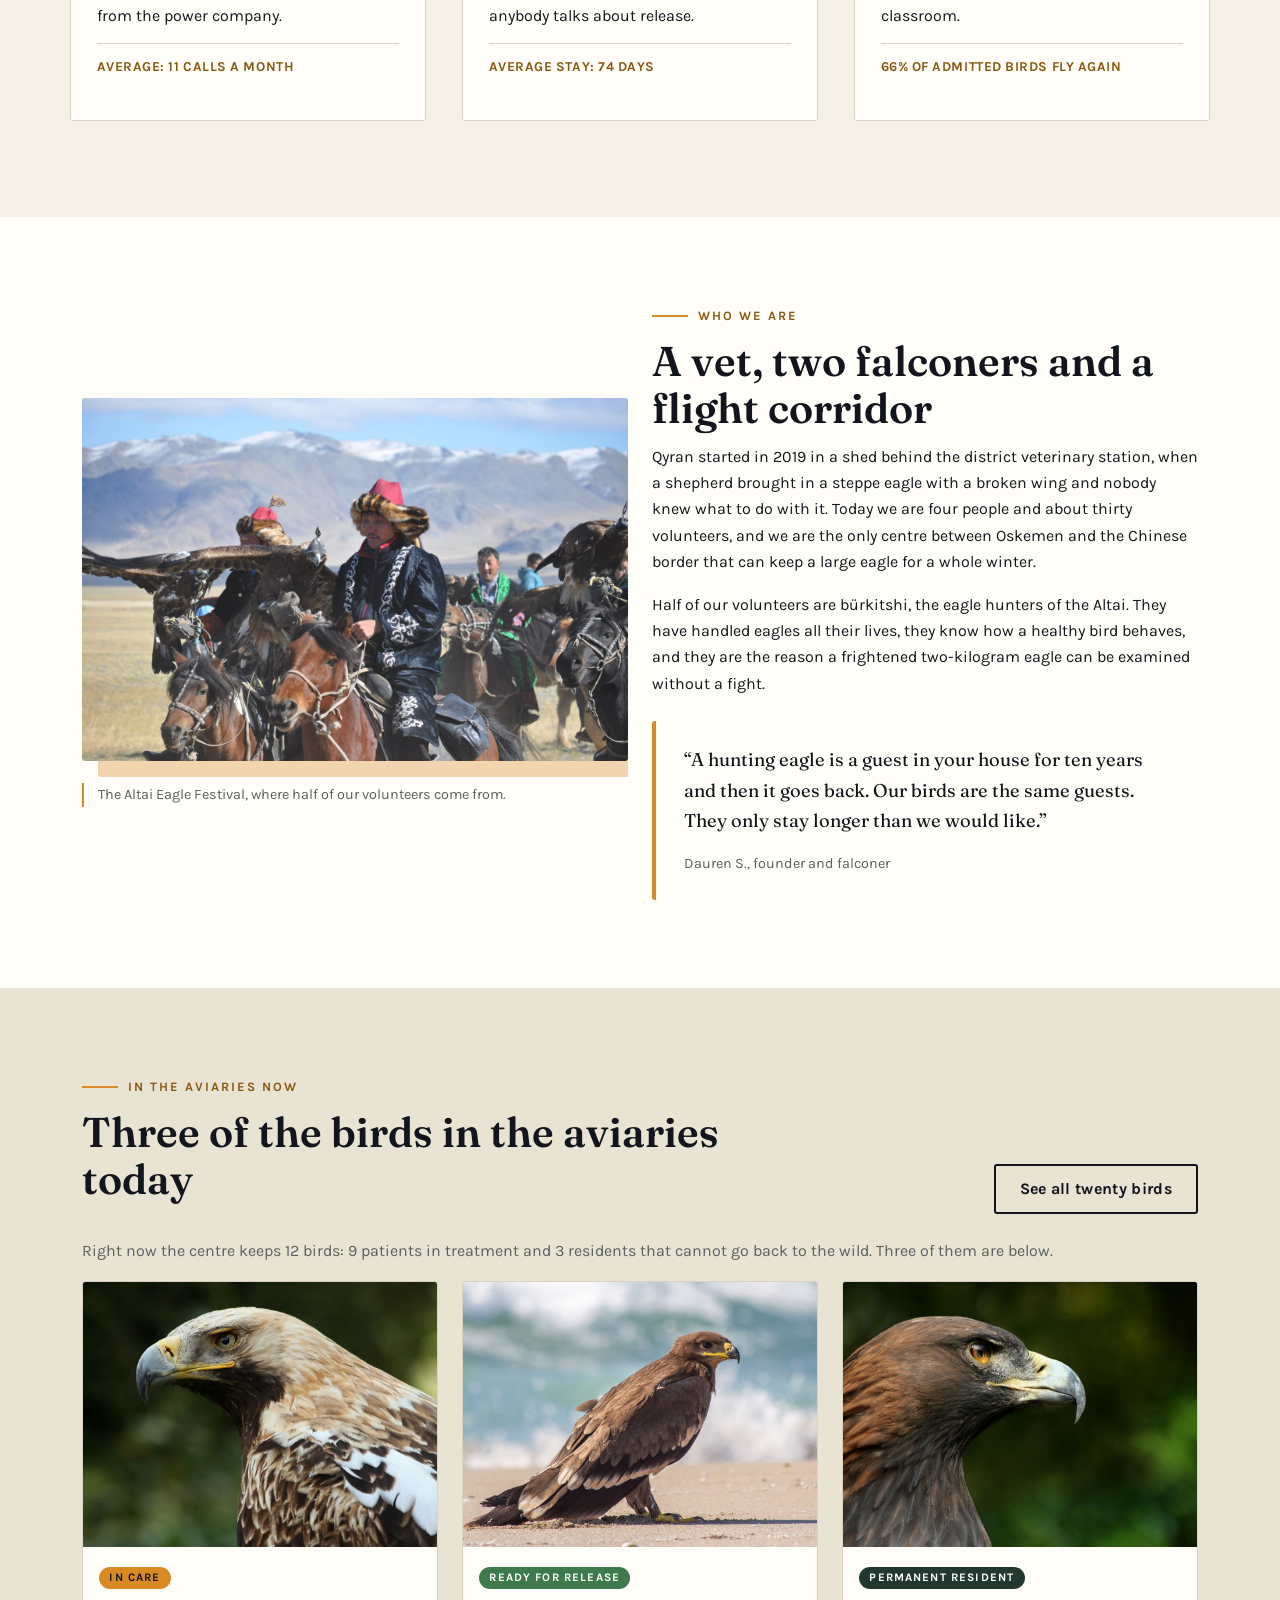
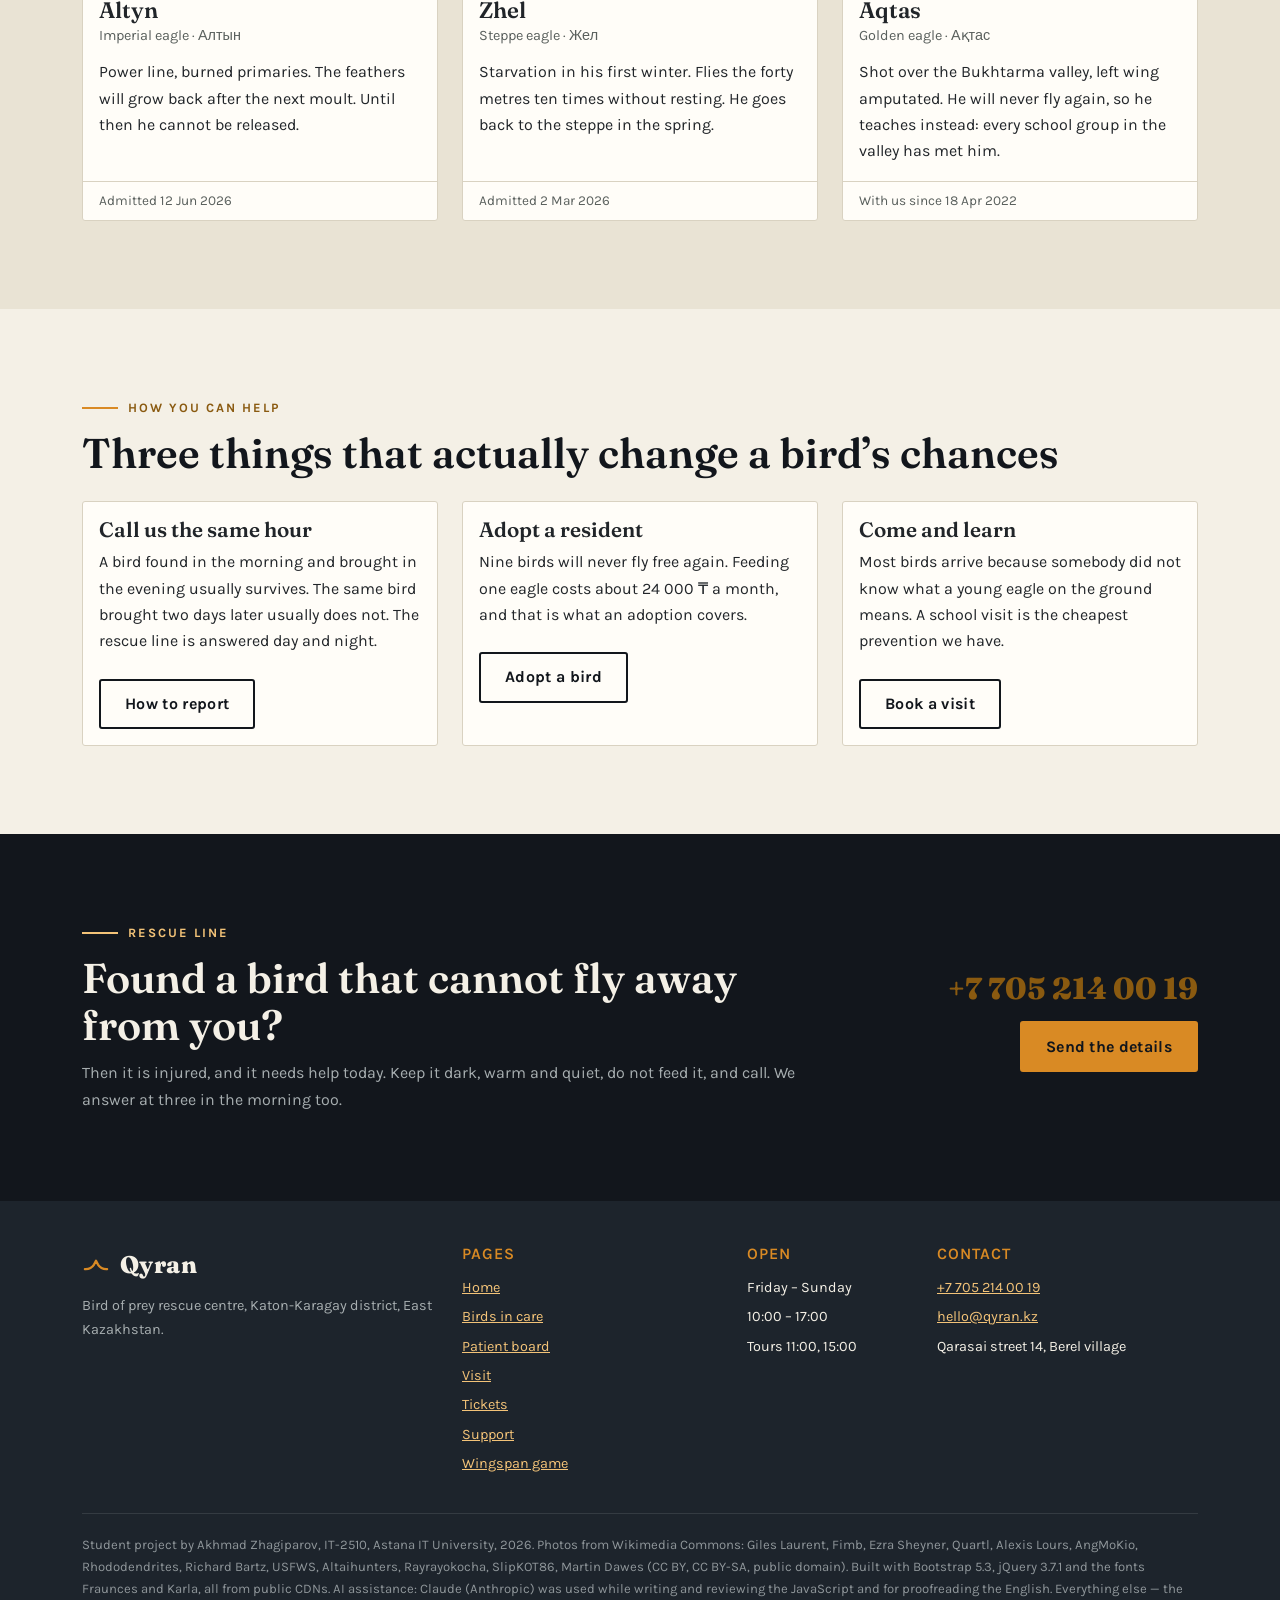
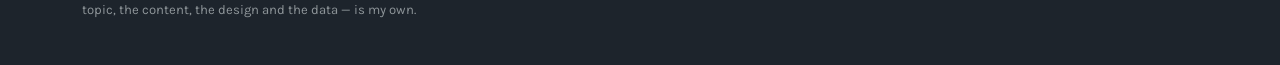
==== commit 29c32803: "Build the home page teaser from the same bird array" ====
--- a/index.html
+++ b/index.html
@@ -164,50 +164,16 @@
                 <div class="row align-items-end mb-4 g-3">
                     <div class="col-lg-8">
                         <p class="qy-eyebrow">In the aviaries now</p>
-                        <h2 class="qy-h2">Three of the birds you would meet today</h2>
+                        <h2 class="qy-h2">Three of the birds in the aviaries today</h2>
                     </div>
                     <div class="col-lg-4 text-lg-end">
-                        <a class="btn qy-btn qy-btn--ghost" href="birds.html">See all patients</a>
-                    </div>
-                </div>
-
-                <div class="row row-cols-1 row-cols-md-2 row-cols-lg-3 g-4">
-                    <div class="col">
-                        <article class="card qy-card h-100">
-                            <img src="images/imperial-eagle.jpg" class="card-img-top" alt="Portrait of an eastern imperial eagle with a golden nape" width="1200" height="800">
-                            <div class="card-body">
-                                <p class="mb-2"><span class="qy-chip qy-chip--care">In care</span></p>
-                                <h3 class="card-title qy-card-title">Altyn</h3>
-                                <p class="qy-species">Eastern imperial eagle &middot; <span lang="kk">қарақұс</span></p>
-                                <p class="card-text">Found under a power line near Uryl with burned primaries. Waiting for the autumn moult to grow the feathers back.</p>
-                            </div>
-                            <div class="card-footer qy-card-footer">Admitted 12 June 2026</div>
-                        </article>
-                    </div>
-                    <div class="col">
-                        <article class="card qy-card h-100">
-                            <img src="images/steppe-eagle.jpg" class="card-img-top" alt="A steppe eagle standing on dry ground" width="1400" height="891">
-                            <div class="card-body">
-                                <p class="mb-2"><span class="qy-chip qy-chip--ready">Ready for release</span></p>
-                                <h3 class="card-title qy-card-title">Zhel</h3>
-                                <p class="qy-species">Steppe eagle &middot; <span lang="kk">дала қыраны</span></p>
-                                <p class="card-text">A young male that was starving after his first autumn. He now takes live prey in the flight corridor and goes back to the steppe in two weeks.</p>
-                            </div>
-                            <div class="card-footer qy-card-footer">Admitted 2 March 2026</div>
-                        </article>
-                    </div>
-                    <div class="col">
-                        <article class="card qy-card h-100">
-                            <img src="images/eagle-owl.jpg" class="card-img-top" alt="Portrait of a Eurasian eagle owl with orange eyes" width="1200" height="900">
-                            <div class="card-body">
-                                <p class="mb-2"><span class="qy-chip qy-chip--resident">Permanent resident</span></p>
-                                <h3 class="card-title qy-card-title">Tuman</h3>
-                                <p class="qy-species">Eurasian eagle owl &middot; <span lang="kk">үкі</span></p>
-                                <p class="card-text">Lost his left eye in a collision with a car in 2021. He cannot hunt at night any more, so he stays and meets every school group instead.</p>
-                            </div>
-                            <div class="card-footer qy-card-footer">With us since 2021</div>
-                        </article>
-                    </div>
+                        <a class="btn qy-btn qy-btn--ghost" href="birds.html">See all twenty birds</a>
+                    </div>
+                </div>
+
+                <p class="qy-muted" id="home-birds-line"></p>
+
+                <div class="row row-cols-1 row-cols-md-2 row-cols-lg-3 g-4" id="home-birds"></div>
                 </div>
             </div>
         </section>
@@ -313,6 +279,8 @@
     <script src="https://cdn.jsdelivr.net/npm/bootstrap@5.3.3/dist/js/bootstrap.bundle.min.js" integrity="sha384-YvpcrYf0tY3lHB60NNkmXc5s9fDVZLESaAA55NDzOxhy9GkcIdslK1eN7N6jIeHz" crossorigin="anonymous"></script>
     <script src="https://code.jquery.com/jquery-3.7.1.min.js" integrity="sha256-/JqT3SQfawRcv/BIHPThkBvs0OEvtFFmqPF/lYI/Cxo=" crossorigin="anonymous"></script>
     <script>window.jQuery || document.write('<script src="js/vendor/jquery-3.7.1.min.js"><\/script>');</script>
+    <script src="js/data.js"></script>
+    <script src="js/home.js"></script>
     <script src="js/effects.js"></script>
 </body>
 </html>
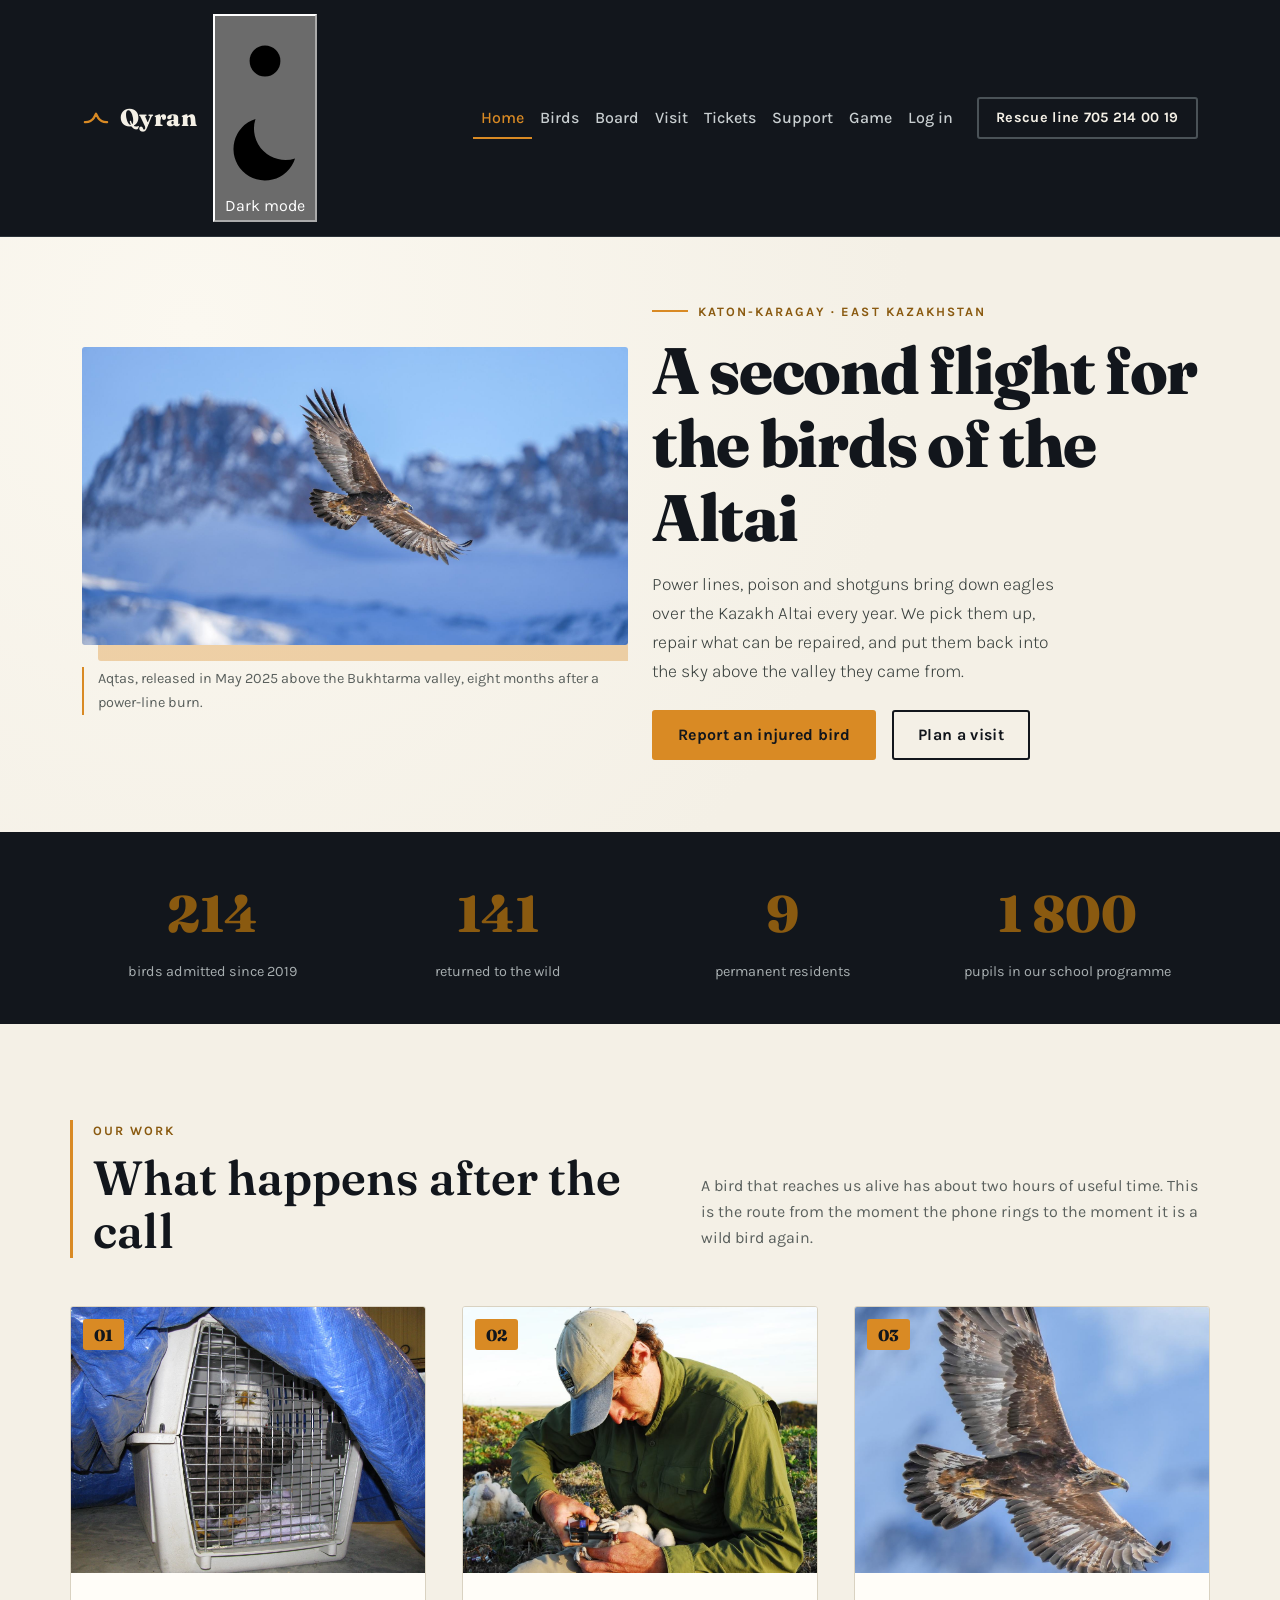
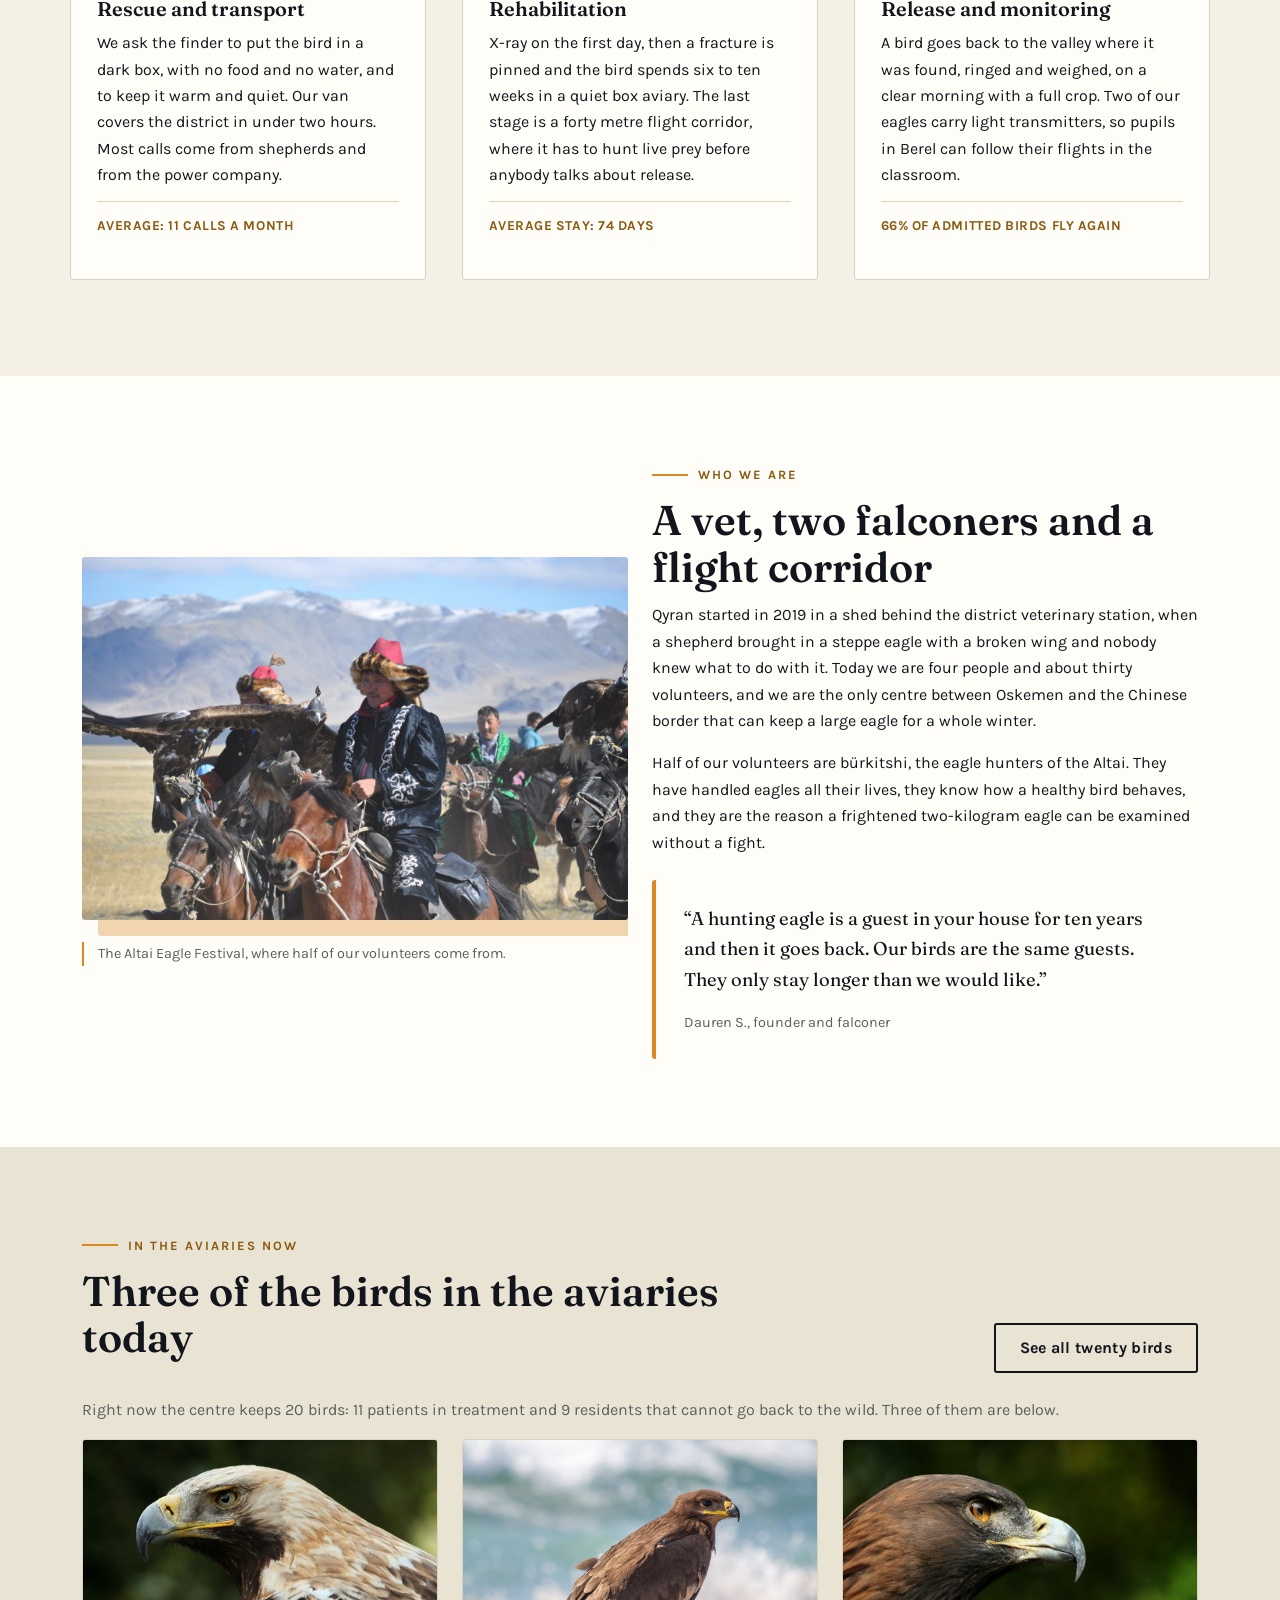
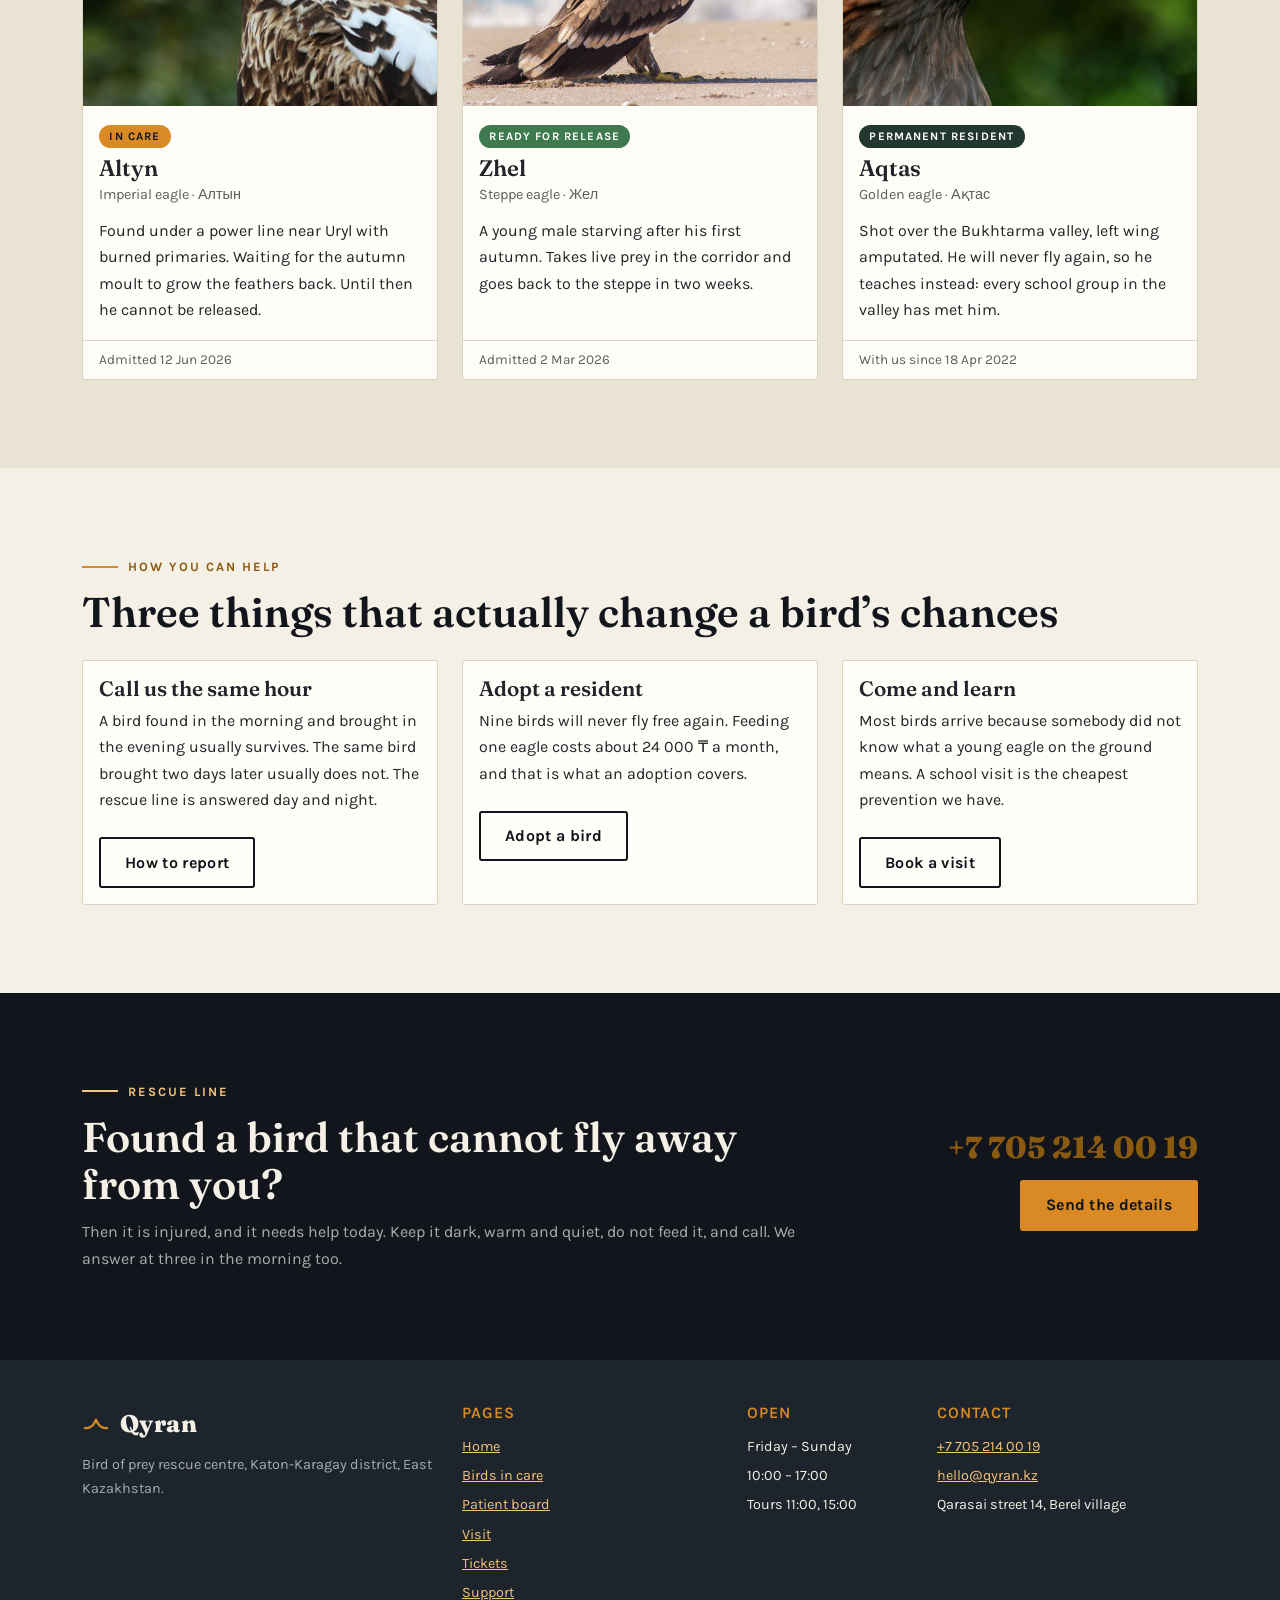
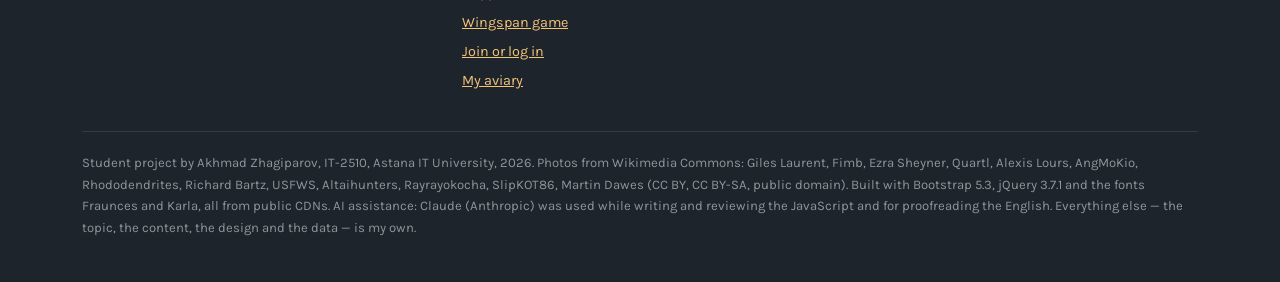
==== commit 761ecb88: "Add the light and dark switch to the navigation of every page" ====
--- a/index.html
+++ b/index.html
@@ -11,6 +11,19 @@
     <link href="https://fonts.googleapis.com/css2?family=Fraunces:opsz,wght@9..144,600;9..144,800&family=Karla:wght@400;500;700&display=swap" rel="stylesheet">
     <link href="https://cdn.jsdelivr.net/npm/bootstrap@5.3.3/dist/css/bootstrap.min.css" rel="stylesheet" integrity="sha384-QWTKZyjpPEjISv5WaRU9OFeRpok6YctnYmDr5pNlyT2bRjXh0JMhjY6hW+ALEwIH" crossorigin="anonymous">
     <link rel="stylesheet" href="css/style.css">
+    <script>
+        (function () {
+            var saved = null;
+            try {
+                saved = localStorage.getItem("qyran:mode");
+            } catch (error) {
+                saved = null;
+            }
+            var dark = saved ? saved === "dark" : window.matchMedia("(prefers-color-scheme: dark)").matches;
+            document.documentElement.setAttribute("data-theme", dark ? "dark" : "light");
+            document.documentElement.setAttribute("data-bs-theme", dark ? "dark" : "light");
+        }());
+    </script>
 </head>
 <body>
     <a class="visually-hidden-focusable qy-skip" href="#main">Skip to content</a>
@@ -23,18 +36,33 @@
                 </svg>
                 <span>Qyran</span>
             </a>
-            <button class="navbar-toggler" type="button" data-bs-toggle="collapse" data-bs-target="#qyMenu" aria-controls="qyMenu" aria-expanded="false" aria-label="Open the menu">
-                <span class="navbar-toggler-icon"></span>
-            </button>
+            <div class="qy-nav__tools">
+                <button class="qy-mode" type="button" id="qyMode" aria-pressed="false">
+                    <svg class="qy-mode__sun" viewBox="0 0 24 24" aria-hidden="true" focusable="false">
+                        <circle cx="12" cy="12" r="4.2" />
+                        <path d="M12 2.6v2.2M12 19.2v2.2M4.4 12H2.2M21.8 12h-2.2M6.5 6.5 5 5M19 19l-1.5-1.5M17.5 6.5 19 5M5 19l1.5-1.5" />
+                    </svg>
+                    <svg class="qy-mode__moon" viewBox="0 0 24 24" aria-hidden="true" focusable="false">
+                        <path d="M20.2 14.6A8.6 8.6 0 0 1 9.4 3.8a8.6 8.6 0 1 0 10.8 10.8z" />
+                    </svg>
+                    <span class="qy-mode__label">Dark mode</span>
+                </button>
+                <button class="navbar-toggler" type="button" data-bs-toggle="collapse" data-bs-target="#qyMenu" aria-controls="qyMenu" aria-expanded="false" aria-label="Open the menu">
+                    <span class="navbar-toggler-icon"></span>
+                </button>
+            </div>
             <div class="collapse navbar-collapse" id="qyMenu">
                 <ul class="navbar-nav ms-auto mb-2 mb-xl-0">
                     <li class="nav-item"><a class="nav-link active" aria-current="page" href="index.html">Home</a></li>
-                    <li class="nav-item"><a class="nav-link" href="birds.html">Birds in care</a></li>
-                    <li class="nav-item"><a class="nav-link" href="board.html">Patient board</a></li>
+                    <li class="nav-item"><a class="nav-link" href="birds.html">Birds</a></li>
+                    <li class="nav-item"><a class="nav-link" href="board.html">Board</a></li>
                     <li class="nav-item"><a class="nav-link" href="visit.html">Visit</a></li>
                     <li class="nav-item"><a class="nav-link" href="tickets.html">Tickets</a></li>
                     <li class="nav-item"><a class="nav-link" href="support.html">Support</a></li>
                     <li class="nav-item"><a class="nav-link" href="game.html">Game</a></li>
+                </ul>
+                <ul class="navbar-nav qy-nav__account" id="qyAccount">
+                    <li class="nav-item"><a class="nav-link" href="account.html">Log in</a></li>
                 </ul>
                 <a class="btn qy-btn qy-btn--line ms-xl-3" href="tel:+77052140019">Rescue line 705 214 00 19</a>
             </div>
@@ -174,7 +202,6 @@
                 <p class="qy-muted" id="home-birds-line"></p>
 
                 <div class="row row-cols-1 row-cols-md-2 row-cols-lg-3 g-4" id="home-birds"></div>
-                </div>
             </div>
         </section>
 
@@ -253,6 +280,8 @@
                         <li><a href="tickets.html">Tickets</a></li>
                         <li><a href="support.html">Support</a></li>
                         <li><a href="game.html">Wingspan game</a></li>
+                        <li><a href="account.html">Join or log in</a></li>
+                        <li><a href="profile.html">My aviary</a></li>
                     </ul>
                 </div>
                 <div class="col-6 col-lg-2">
@@ -279,6 +308,8 @@
     <script src="https://cdn.jsdelivr.net/npm/bootstrap@5.3.3/dist/js/bootstrap.bundle.min.js" integrity="sha384-YvpcrYf0tY3lHB60NNkmXc5s9fDVZLESaAA55NDzOxhy9GkcIdslK1eN7N6jIeHz" crossorigin="anonymous"></script>
     <script src="https://code.jquery.com/jquery-3.7.1.min.js" integrity="sha256-/JqT3SQfawRcv/BIHPThkBvs0OEvtFFmqPF/lYI/Cxo=" crossorigin="anonymous"></script>
     <script>window.jQuery || document.write('<script src="js/vendor/jquery-3.7.1.min.js"><\/script>');</script>
+    <script src="js/theme.js"></script>
+    <script src="js/store.js"></script>
     <script src="js/data.js"></script>
     <script src="js/home.js"></script>
     <script src="js/effects.js"></script>
--- a/css/style.css
+++ b/css/style.css
@@ -3060,3 +3060,13 @@
         top: 6rem;
     }
 }
+
+.qy-aside--wide .qy-facts {
+    display: grid;
+    grid-template-columns: repeat(auto-fit, minmax(13.5rem, 1fr));
+    gap: 0.9rem 1.75rem;
+}
+
+.qy-aside--wide .qy-facts dd {
+    margin-bottom: 0;
+}
